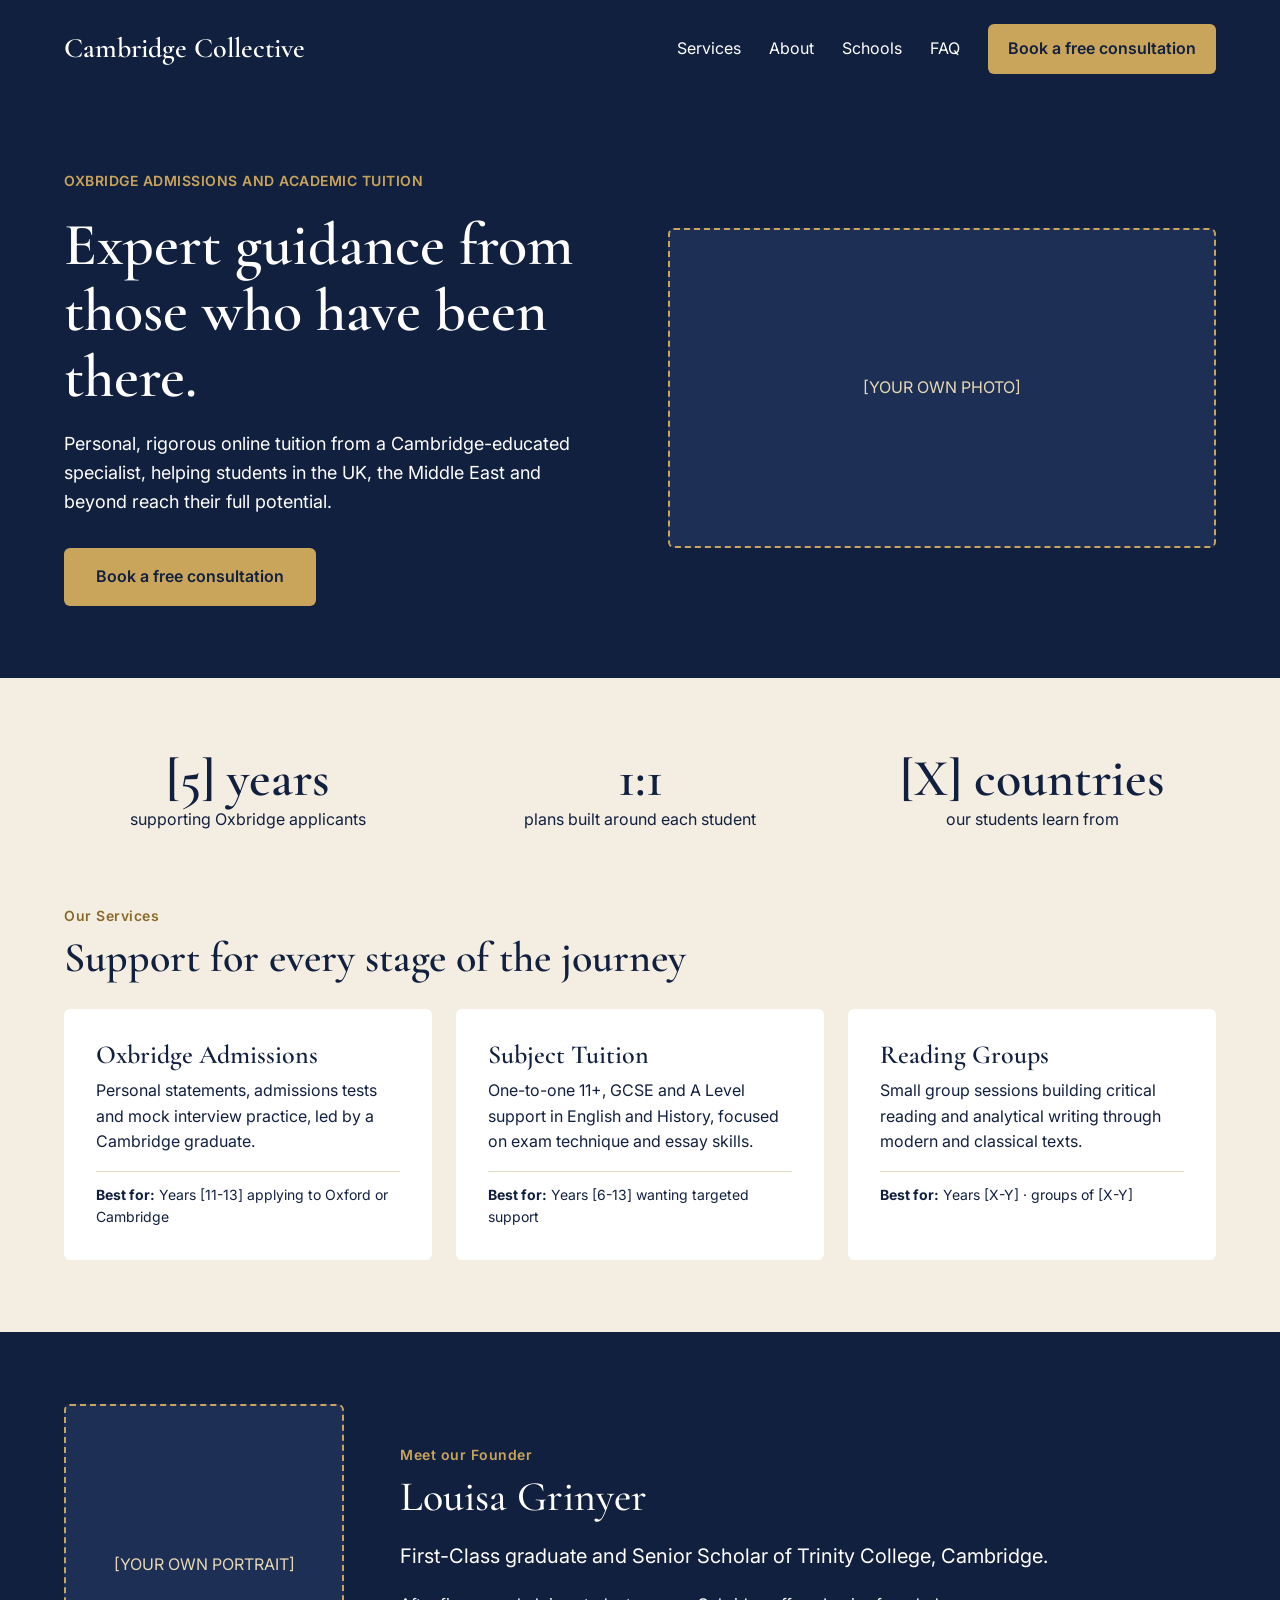
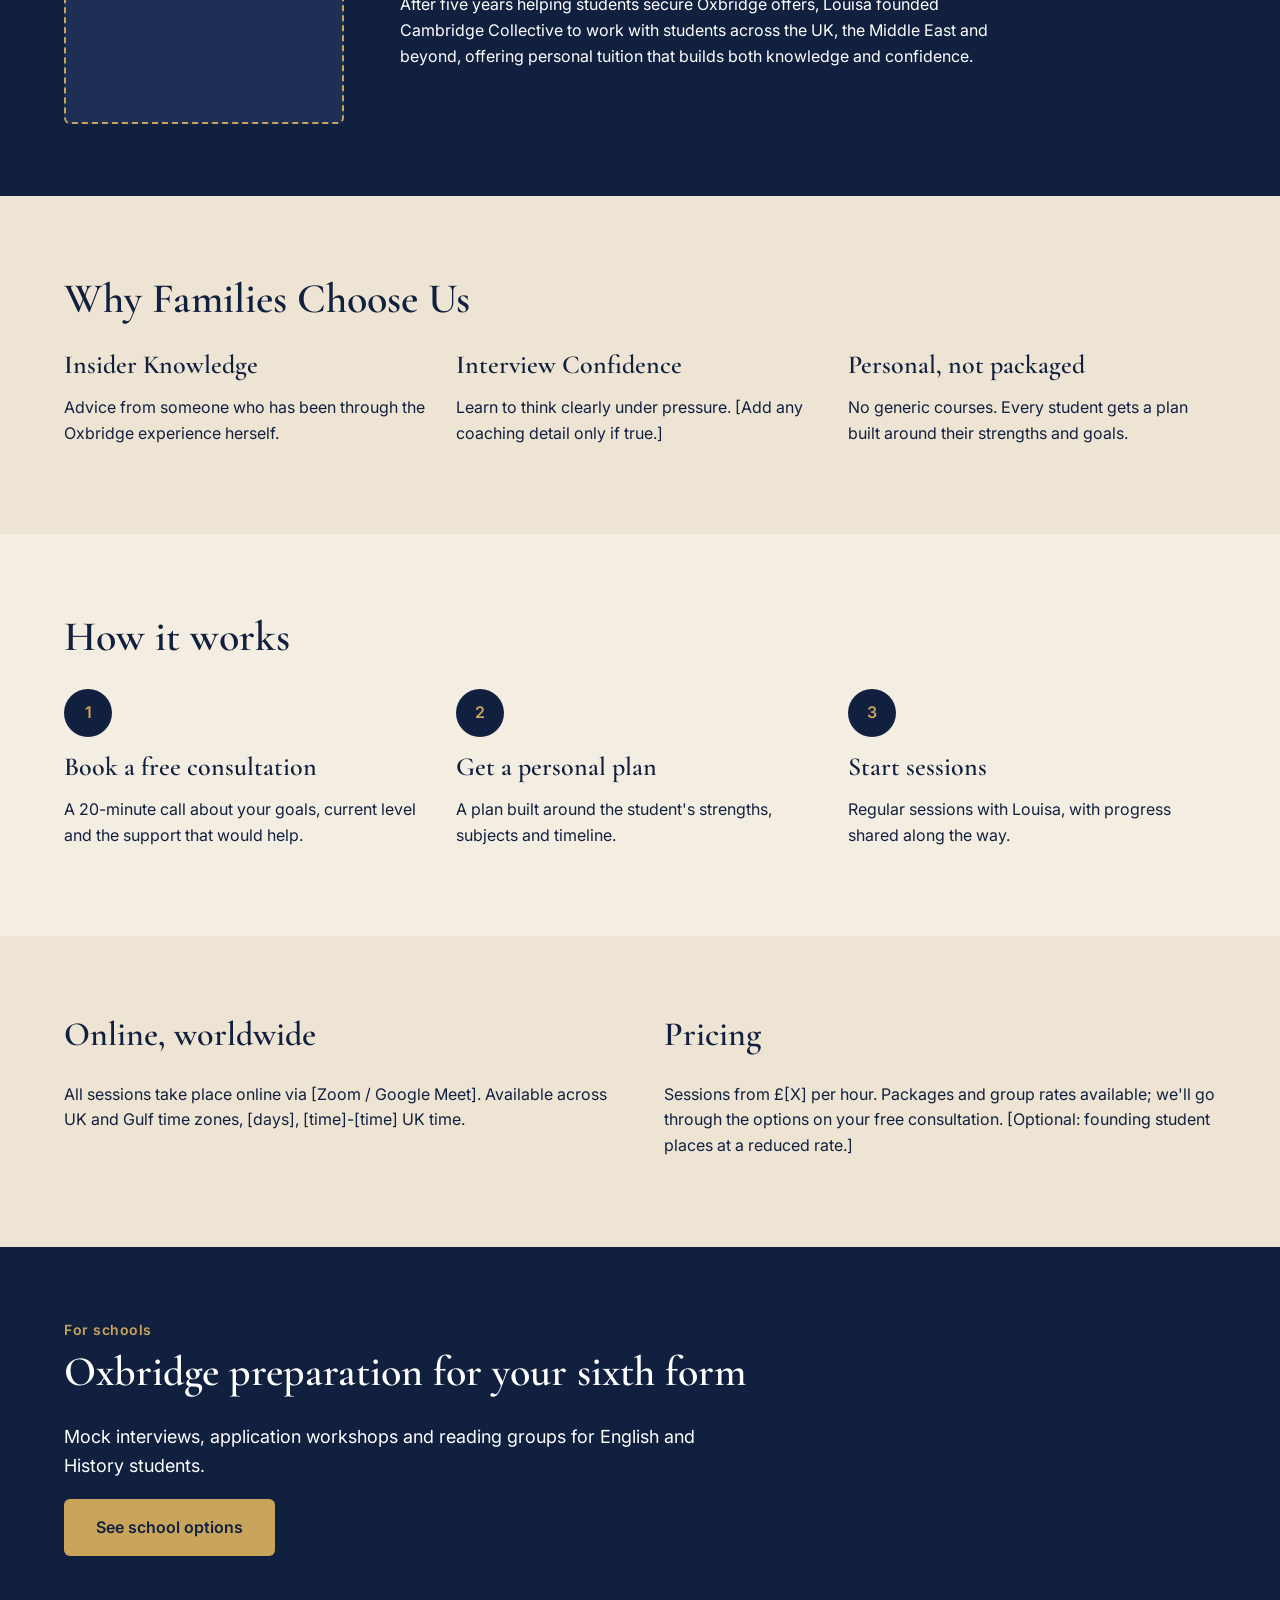
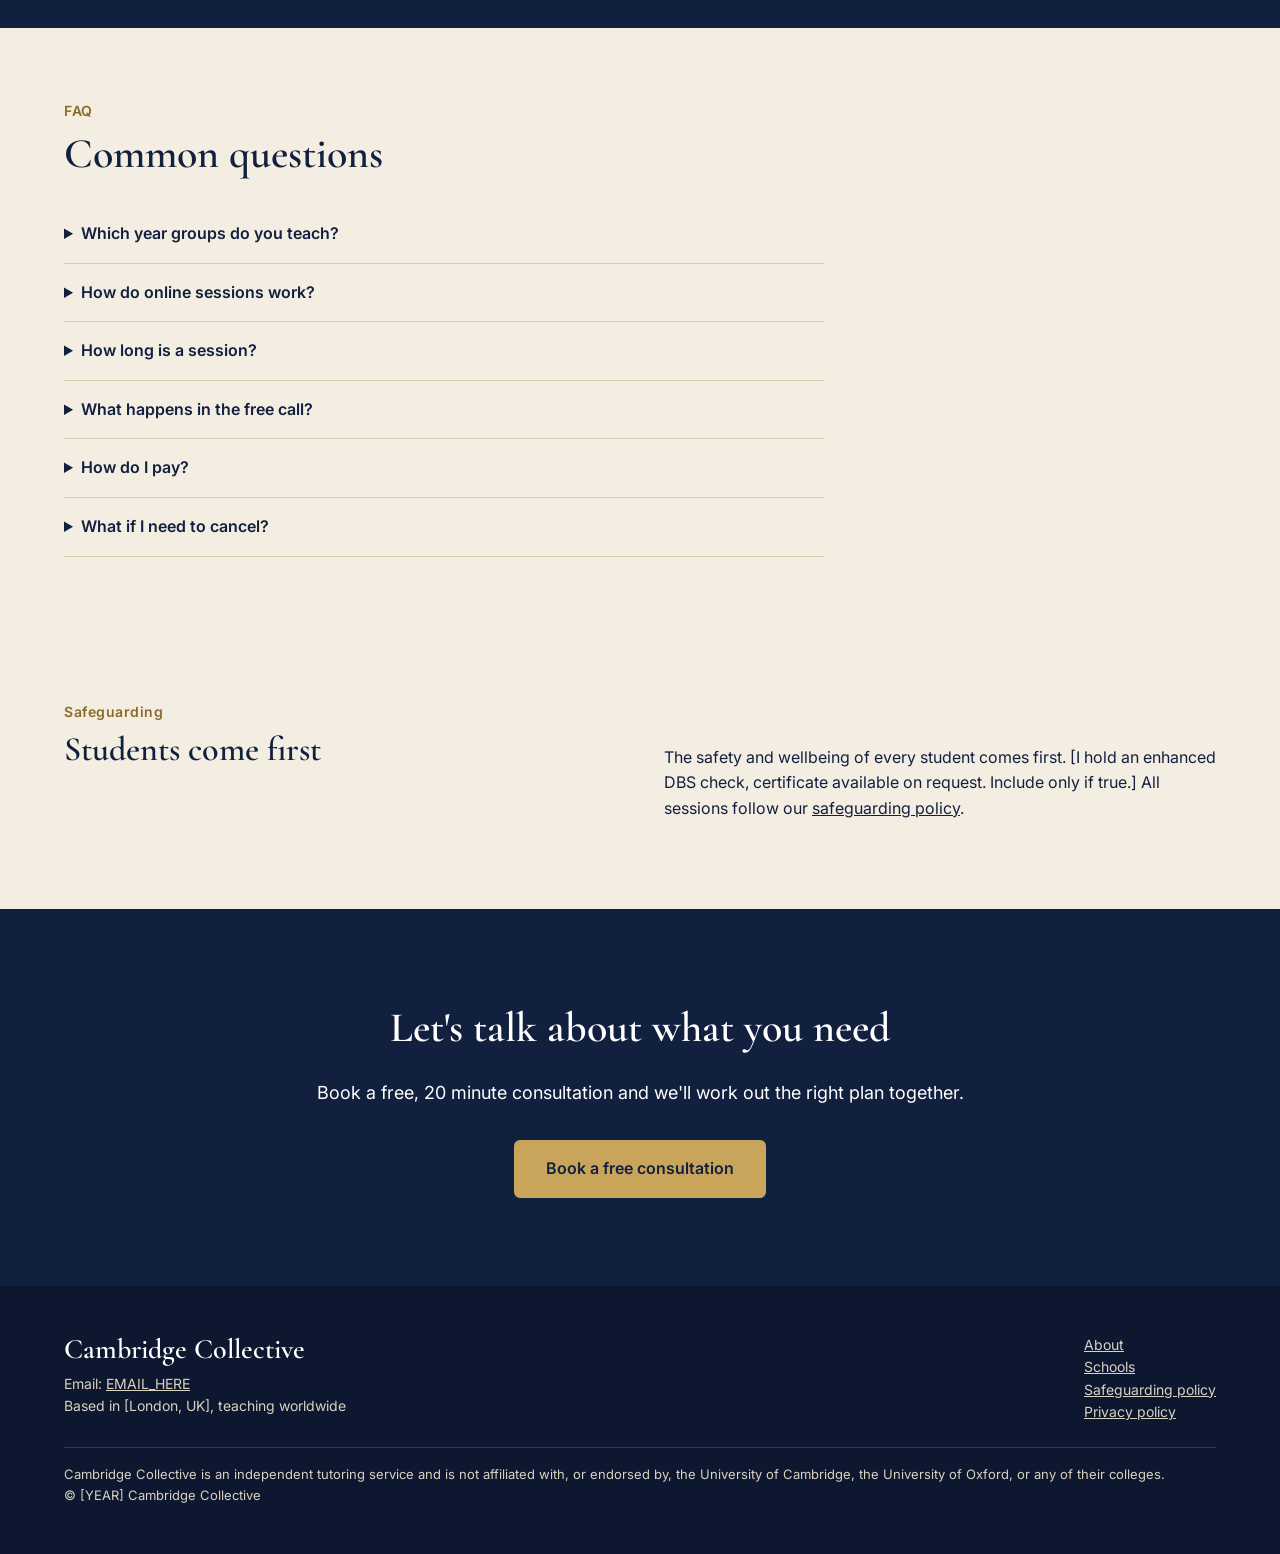
==== index.html @ 4096f25c "Import drafted site and add STATUS.md for Phase 1 Imports the static site draft from the previous ch" ====
<!doctype html>
<html lang="en-GB">
<head>
<meta charset="utf-8">
<meta name="viewport" content="width=device-width, initial-scale=1">
<title>Cambridge Collective | Oxbridge Admissions and English & History Tuition</title>
<meta name="description" content="Online Oxbridge admissions support and English and History tuition from a Cambridge-educated specialist. Book a free 20 minute consultation.">
<link rel="canonical" href="https://YOUR-USERNAME.github.io/REPO-NAME/index.html">
<meta property="og:title" content="Cambridge Collective | Oxbridge Admissions and English & History Tuition">
<meta property="og:description" content="Online Oxbridge admissions support and English and History tuition from a Cambridge-educated specialist. Book a free 20 minute consultation.">
<meta property="og:type" content="website">
<link rel="preconnect" href="https://fonts.googleapis.com">
<link rel="preconnect" href="https://fonts.gstatic.com" crossorigin>
<link rel="stylesheet" href="https://fonts.googleapis.com/css2?family=Cormorant+Garamond:wght@500;600&family=Inter:wght@400;500;600&display=swap">
<link rel="stylesheet" href="assets/styles.css">
</head>
<body>
<a class="skip" href="#main">Skip to content</a>
<header class="dark">
<a class="logo" href="index.html" style="text-decoration:none">Cambridge Collective</a>
<button class="menu-btn" aria-expanded="false" aria-controls="nav">Menu</button>
<nav class="nav" id="nav" aria-label="Main">
<a href="index.html#services">Services</a>
<a href="about.html">About</a>
<a href="schools.html">Schools</a>
<a href="index.html#faq">FAQ</a>
<a class="btn" href="BOOKING_LINK_HERE">Book a free consultation</a>
</nav>
</header>
<main id="main">
<section class="dark hero">
<div>
<div class="eyebrow">OXBRIDGE ADMISSIONS AND ACADEMIC TUITION</div>
<h1>Expert guidance from those who have been there.</h1>
<p>Personal, rigorous online tuition from a Cambridge-educated specialist, helping students in the UK, the Middle East and beyond reach their full potential.</p>
<a class="btn" href="BOOKING_LINK_HERE">Book a free consultation</a>
</div>
<!-- Replace the box below with: <img src="images/hero.jpg" alt="Describe your photo"> -->
<div class="ph">[YOUR OWN PHOTO]</div>
</section>

<section class="stats">
<div class="grid3">
<div><b>[5] years</b>supporting Oxbridge applicants</div>
<div><b>1:1</b>plans built around each student</div>
<div><b>[X] countries</b>our students learn from</div>
</div>
</section>

<section id="services" style="padding-top:0">
<div class="eyebrow">Our Services</div>
<h2>Support for every stage of the journey</h2>
<div class="grid3">
<div class="card"><h3>Oxbridge Admissions</h3><p>Personal statements, admissions tests and mock interview practice, led by a Cambridge graduate.</p><div class="best"><b>Best for:</b> Years [11-13] applying to Oxford or Cambridge</div></div>
<div class="card"><h3>Subject Tuition</h3><p>One-to-one 11+, GCSE and A Level support in English and History, focused on exam technique and essay skills.</p><div class="best"><b>Best for:</b> Years [6-13] wanting targeted support</div></div>
<div class="card"><h3>Reading Groups</h3><p>Small group sessions building critical reading and analytical writing through modern and classical texts.</p><div class="best"><b>Best for:</b> Years [X-Y] · groups of [X-Y]</div></div>
</div>
</section>

<section class="dark founder">
<!-- Replace the box below with: <img src="images/louisa.jpg" alt="Louisa Grinyer"> -->
<div class="ph">[YOUR OWN PORTRAIT]</div>
<div>
<div class="eyebrow">Meet our Founder</div>
<h2>Louisa Grinyer</h2>
<p style="font-size:20px">First-Class graduate and Senior Scholar of Trinity College, Cambridge.</p>
<p style="max-width:600px">After five years helping students secure Oxbridge offers, Louisa founded Cambridge Collective to work with students across the UK, the Middle East and beyond, offering personal tuition that builds both knowledge and confidence.</p>
</div>
</section>

<section class="alt">
<h2>Why Families Choose Us</h2>
<div class="grid3">
<div><h3>Insider Knowledge</h3><p>Advice from someone who has been through the Oxbridge experience herself.</p></div>
<div><h3>Interview Confidence</h3><p>Learn to think clearly under pressure. [Add any coaching detail only if true.]</p></div>
<div><h3>Personal, not packaged</h3><p>No generic courses. Every student gets a plan built around their strengths and goals.</p></div>
</div>
</section>

<section>
<h2>How it works</h2>
<div class="grid3">
<div><div class="step">1</div><h3>Book a free consultation</h3><p>A 20-minute call about your goals, current level and the support that would help.</p></div>
<div><div class="step">2</div><h3>Get a personal plan</h3><p>A plan built around the student's strengths, subjects and timeline.</p></div>
<div><div class="step">3</div><h3>Start sessions</h3><p>Regular sessions with Louisa, with progress shared along the way.</p></div>
</div>
</section>

<section class="alt two">
<div><h2 style="font-size:34px">Online, worldwide</h2><p>All sessions take place online via [Zoom / Google Meet]. Available across UK and Gulf time zones, [days], [time]-[time] UK time.</p></div>
<div><h2 style="font-size:34px">Pricing</h2><p>Sessions from £[X] per hour. Packages and group rates available; we'll go through the options on your free consultation. [Optional: founding student places at a reduced rate.]</p></div>
</section>

<section id="schools" class="dark">
<div class="eyebrow">For schools</div>
<h2>Oxbridge preparation for your sixth form</h2>
<p style="font-size:18px;max-width:680px;margin-top:0">Mock interviews, application workshops and reading groups for English and History students.</p>
<a class="btn" href="schools.html">See school options</a>
</section>

<section id="faq" class="faq">
<div class="eyebrow">FAQ</div>
<h2>Common questions</h2>
<details><summary>Which year groups do you teach?</summary><p>Years [6-13]. Oxbridge preparation is for Years 11 to 13.</p></details>
<details><summary>How do online sessions work?</summary><p>Sessions run on [Zoom]. You need a laptop or tablet and a quiet space. Essays are shared in a [shared document].</p></details>
<details><summary>How long is a session?</summary><p>[60 minutes.]</p></details>
<details><summary>What happens in the free call?</summary><p>We talk for 20 minutes about goals, current level and timing. There is no obligation.</p></details>
<details><summary>How do I pay?</summary><p>[Payment method and terms.]</p></details>
<details><summary>What if I need to cancel?</summary><p>[Cancellation policy, for example 24 hours notice.]</p></details>
</section>

<section class="two">
<div><div class="eyebrow">Safeguarding</div><h2 style="font-size:34px">Students come first</h2></div>
<p style="padding-top:28px">The safety and wellbeing of every student comes first. [I hold an enhanced DBS check, certificate available on request. Include only if true.] All sessions follow our <a href="safeguarding.html">safeguarding policy</a>.</p>
</section>

<section class="dark" style="text-align:center;padding-top:88px;padding-bottom:88px">
<h2>Let's talk about what you need</h2>
<p style="font-size:18px;margin:0 0 32px">Book a free, 20 minute consultation and we'll work out the right plan together.</p>
<a class="btn" href="BOOKING_LINK_HERE">Book a free consultation</a>
</section>
</main>
<footer>
<div class="fgrid">
<div><span class="logo">Cambridge Collective</span>Email: <a href="mailto:EMAIL_HERE">EMAIL_HERE</a><br>Based in [London, UK], teaching worldwide</div>
<div><a href="about.html">About</a><br><a href="schools.html">Schools</a><br><a href="safeguarding.html">Safeguarding policy</a><br><a href="privacy.html">Privacy policy</a></div>
</div>
<div class="legal">Cambridge Collective is an independent tutoring service and is not affiliated with, or endorsed by, the University of Cambridge, the University of Oxford, or any of their colleges.<br>&copy; [YEAR] Cambridge Collective</div>
</footer>
<script src="assets/js/main.js" defer></script>
</body>
</html>
---- assets/styles.css ----
:root{--navy:#12203F;--navy2:#1D2F55;--gold:#C9A55C;--gold-d:#8A6A2B;--cream:#F4EEE2;--beige:#EDE4D3}
*{box-sizing:border-box}
body{margin:0;font-family:Inter,Arial,sans-serif;color:var(--navy);background:var(--cream);line-height:1.6}
h1,h2,h3,.logo{font-family:'Cormorant Garamond',Georgia,serif;font-weight:600;line-height:1.1;margin:0}
a{color:inherit}
section,header,footer{padding:72px max(24px,calc((100% - 1152px)/2))}
.dark{background:var(--navy);color:#fff}
.alt{background:var(--beige)}
.eyebrow{color:var(--gold-d);font-weight:600;font-size:14px;letter-spacing:.5px}
.dark .eyebrow{color:var(--gold)}
.btn{display:inline-block;background:var(--gold);color:var(--navy);padding:16px 32px;border-radius:6px;font-weight:600;text-decoration:none}
.btn:hover,.btn:focus-visible{background:#E0C07F}
h2{font-size:clamp(32px,4vw,42px);margin:8px 0 28px}
h3{font-size:26px;margin:0 0 8px}
header.dark{padding-top:24px;padding-bottom:24px;display:flex;justify-content:space-between;align-items:center;gap:16px;flex-wrap:wrap}
.logo{font-size:28px}
.hero{display:grid;grid-template-columns:1fr 1fr;gap:56px;align-items:center}
.hero h1{font-size:clamp(40px,6vw,60px);margin:20px 0}
.hero p{font-size:18px;max-width:520px;margin:0 0 32px}
.ph{background:var(--navy2);border:2px dashed var(--gold);border-radius:6px;min-height:320px;display:flex;align-items:center;justify-content:center;text-align:center;padding:24px;color:#E8D9B5}
.hero img,.founder img{width:100%;border-radius:6px;display:block;object-fit:cover}
.grid3{display:grid;grid-template-columns:repeat(auto-fit,minmax(260px,1fr));gap:24px}
.stats{text-align:center}
.stats b{display:block;font-family:'Cormorant Garamond',Georgia,serif;font-size:52px;font-weight:600;line-height:1.1}
.card{background:#fff;padding:32px;border-radius:6px}
.card p{margin:0 0 16px}
.best{font-size:14px;border-top:1px solid #E5DCC8;padding-top:12px}
.dark .card{background:var(--navy2)}
.founder{display:grid;grid-template-columns:280px 1fr;gap:56px;align-items:center}
.founder h2{font-weight:500;margin-bottom:12px}
.step{width:48px;height:48px;border-radius:50%;background:var(--navy);color:var(--gold);display:flex;align-items:center;justify-content:center;font-weight:600;margin-bottom:16px}
.partner{border:1px solid var(--gold);border-radius:6px;padding:28px;margin:32px 0;max-width:760px}
.partner b{color:var(--gold)}
.two{display:grid;grid-template-columns:1fr 1fr;gap:48px}
.small{font-size:14px;margin-top:16px;color:#D9D2C0}
footer{background:#0D1830;color:#D9D2C0;font-size:14px;padding-top:48px;padding-bottom:48px}
footer .logo{color:#fff;display:block;margin-bottom:8px}
.fgrid{display:flex;justify-content:space-between;gap:32px;flex-wrap:wrap}
.legal{border-top:1px solid #2A3A5E;margin-top:24px;padding-top:16px;font-size:13px}
@media(max-width:800px){.hero,.founder,.two{grid-template-columns:1fr;gap:32px}section,header,footer{padding-top:56px;padding-bottom:56px}}

.skip{position:absolute;left:-999px}.skip:focus{left:8px;top:8px;background:#fff;padding:8px;z-index:10}
:focus-visible{outline:3px solid var(--gold);outline-offset:3px}
.h2{font-size:clamp(32px,4vw,42px);margin:8px 0 28px}
h1.h2{font-weight:600}
.nav{display:flex;gap:28px;align-items:center}
.nav a{text-decoration:none}.nav a:hover{text-decoration:underline}
.nav a.btn{padding:12px 20px;color:var(--navy)}.nav a.btn:hover{text-decoration:none}
.menu-btn{display:none;background:none;border:1px solid var(--gold);color:#fff;padding:10px 16px;border-radius:6px;font:inherit;cursor:pointer}
.faq details{border-bottom:1px solid #D8CCB2;padding:16px 0;max-width:760px}
.faq summary{font-weight:600;cursor:pointer}
.faq details p{margin:12px 0 0}
.list{padding-left:20px;max-width:680px}
@media(max-width:800px){.menu-btn{display:block}.nav{display:none;flex-direction:column;align-items:flex-start;width:100%;gap:16px}.nav.open{display:flex}}
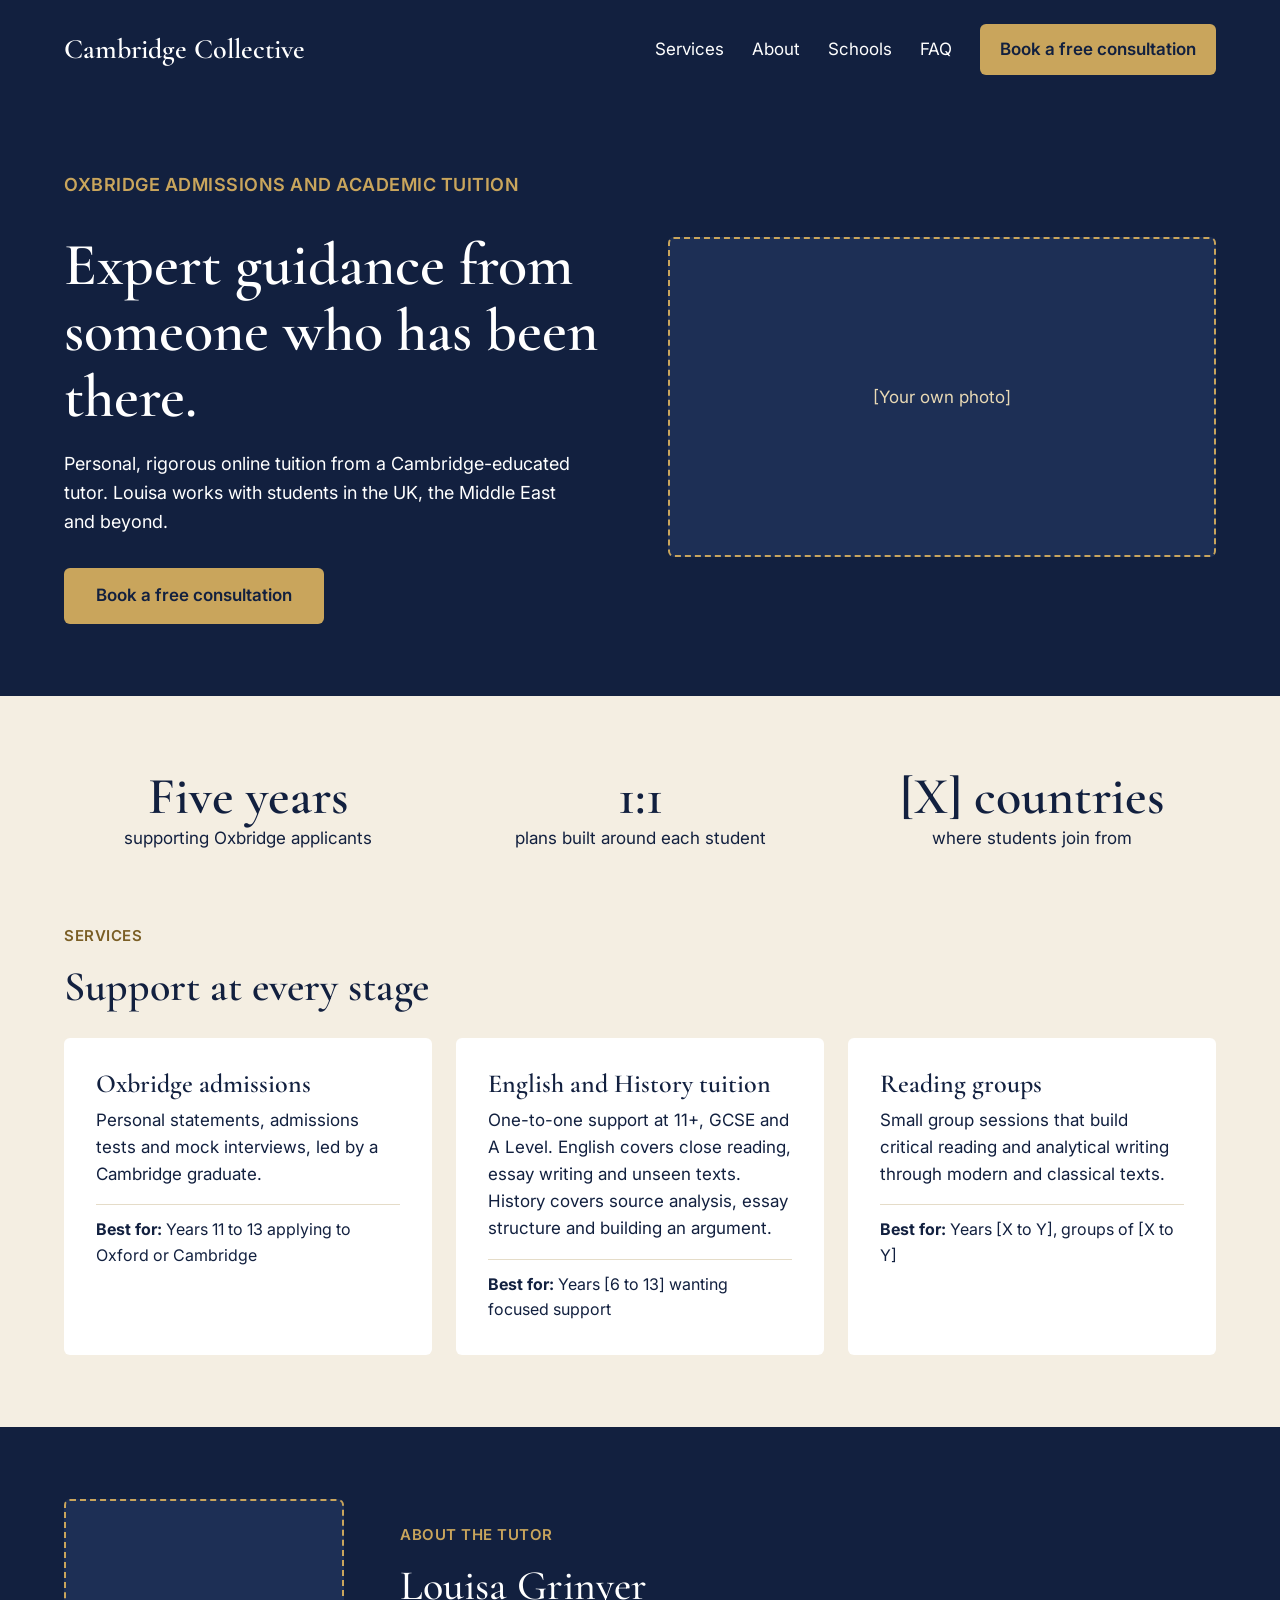
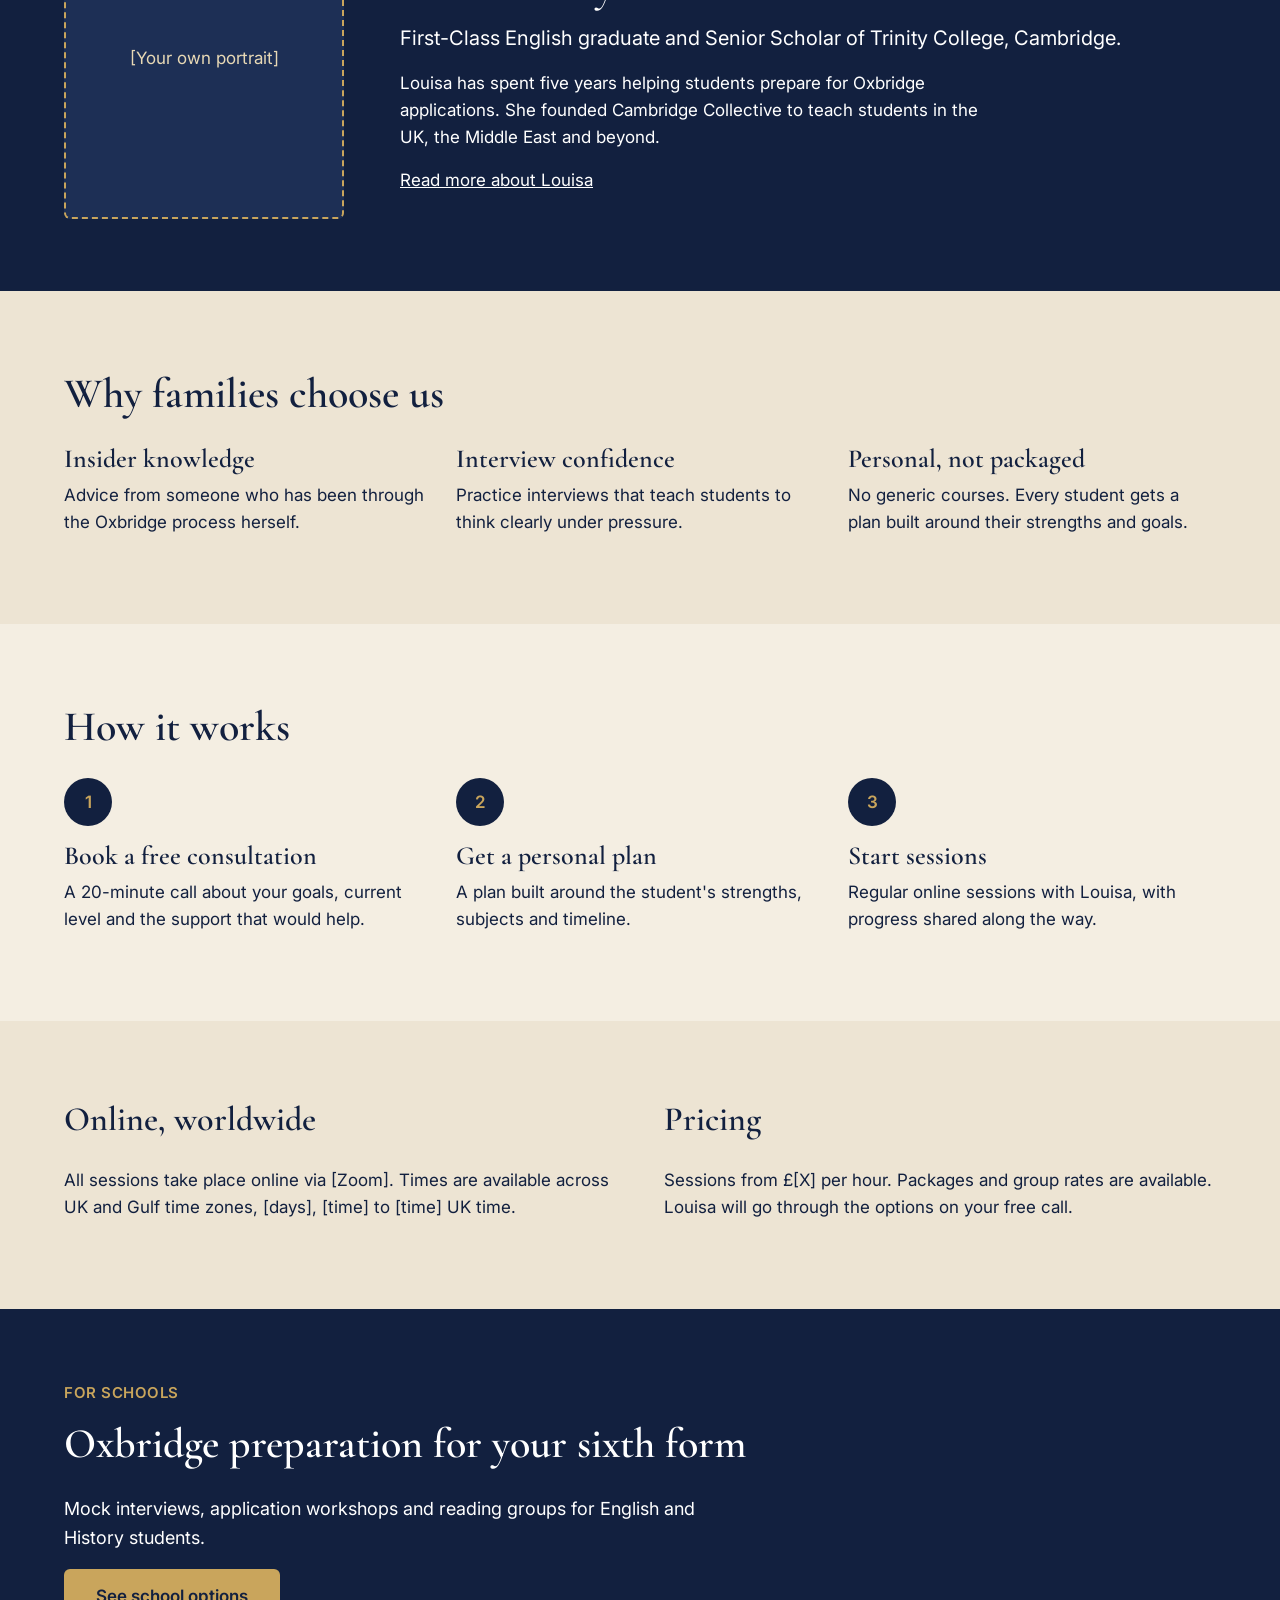
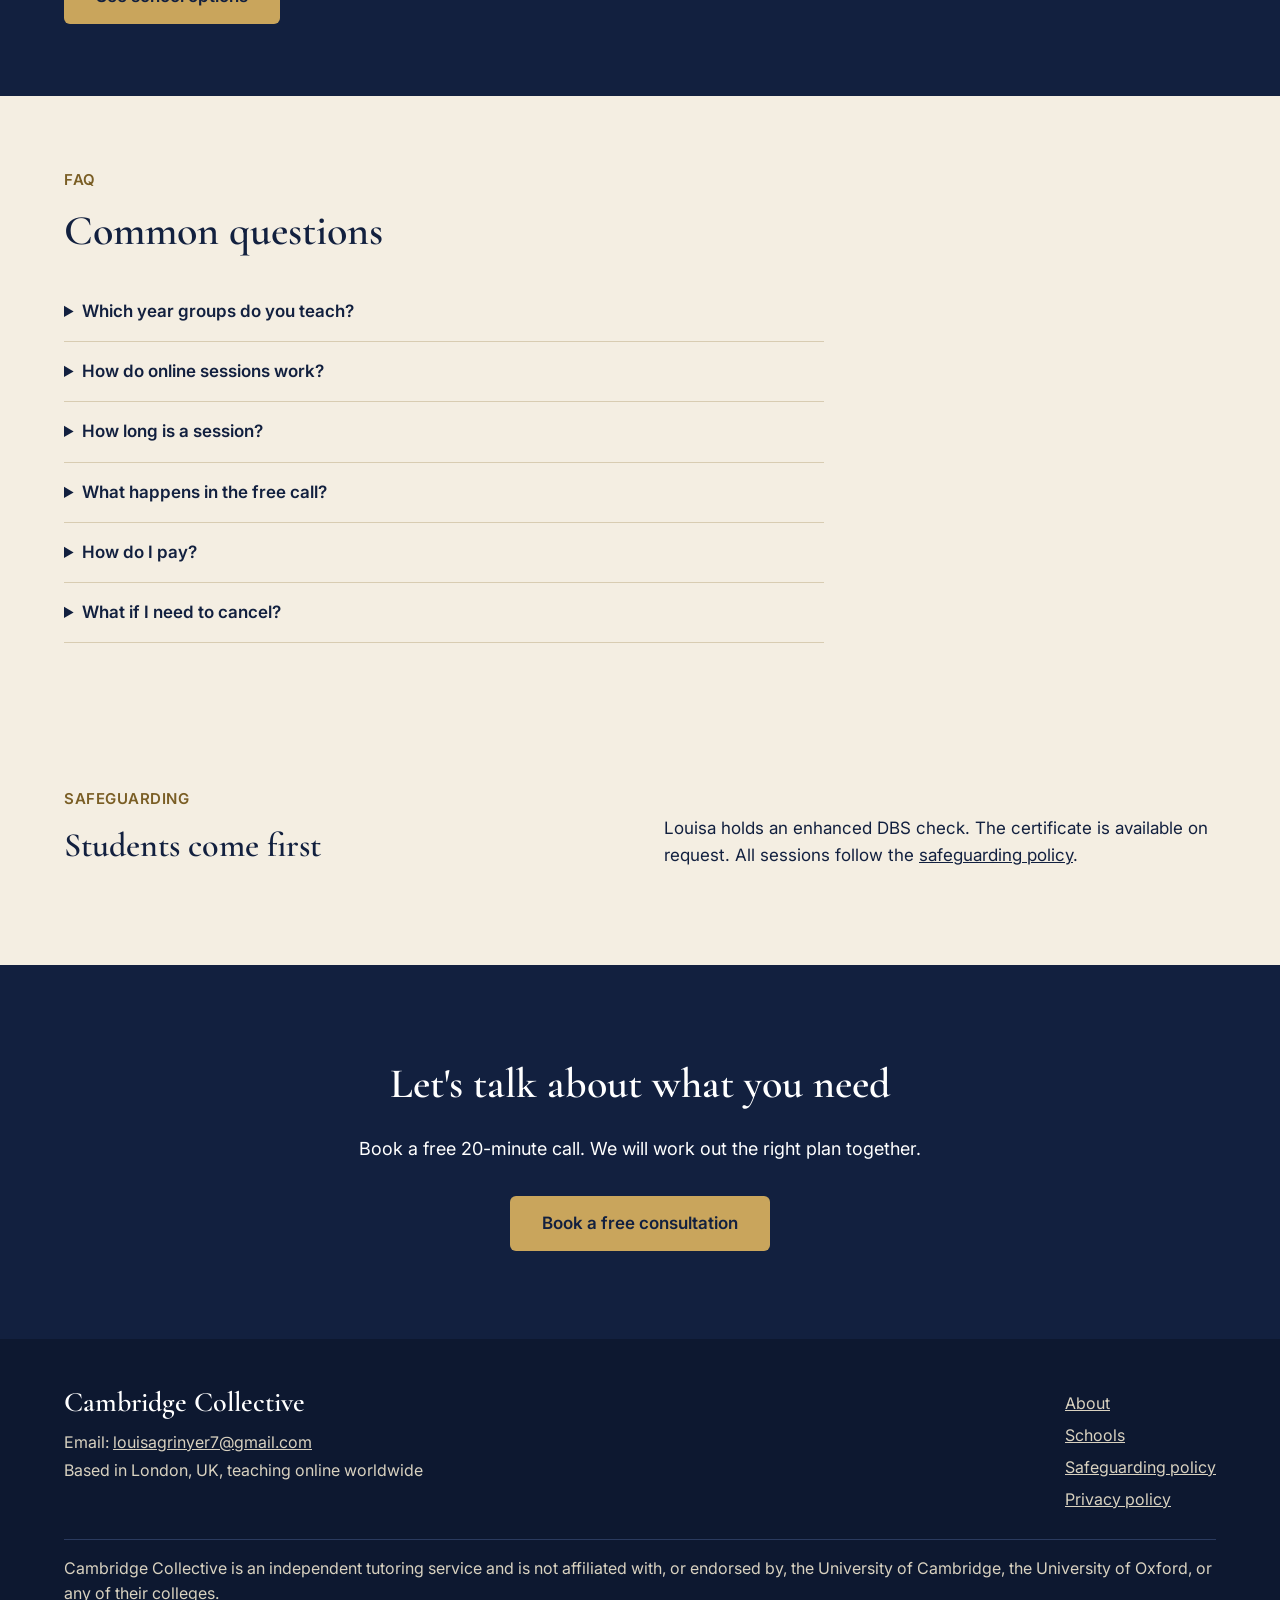
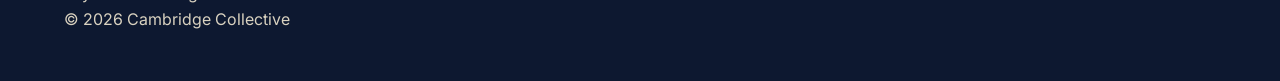
==== commit a016877a: "Review home page and stylesheet (tasks 1 to 4) Fix honesty and copy breaches on index.html: single-t" ====
--- a/index.html
+++ b/index.html
@@ -1,132 +1,228 @@
 <!doctype html>
 <html lang="en-GB">
 <head>
-<meta charset="utf-8">
-<meta name="viewport" content="width=device-width, initial-scale=1">
-<title>Cambridge Collective | Oxbridge Admissions and English & History Tuition</title>
-<meta name="description" content="Online Oxbridge admissions support and English and History tuition from a Cambridge-educated specialist. Book a free 20 minute consultation.">
-<link rel="canonical" href="https://YOUR-USERNAME.github.io/REPO-NAME/index.html">
-<meta property="og:title" content="Cambridge Collective | Oxbridge Admissions and English & History Tuition">
-<meta property="og:description" content="Online Oxbridge admissions support and English and History tuition from a Cambridge-educated specialist. Book a free 20 minute consultation.">
-<meta property="og:type" content="website">
-<link rel="preconnect" href="https://fonts.googleapis.com">
-<link rel="preconnect" href="https://fonts.gstatic.com" crossorigin>
-<link rel="stylesheet" href="https://fonts.googleapis.com/css2?family=Cormorant+Garamond:wght@500;600&family=Inter:wght@400;500;600&display=swap">
-<link rel="stylesheet" href="assets/styles.css">
+  <meta charset="utf-8">
+  <meta name="viewport" content="width=device-width, initial-scale=1">
+  <title>Cambridge Collective | Oxbridge Admissions and English and History Tuition</title>
+  <meta name="description" content="Online Oxbridge admissions support and English and History tuition from a Cambridge-educated tutor. Book a free 20-minute consultation.">
+  <link rel="canonical" href="https://sportshealing.github.io/Cambridge-Collective-/">
+  <meta property="og:title" content="Cambridge Collective | Oxbridge Admissions and English and History Tuition">
+  <meta property="og:description" content="Online Oxbridge admissions support and English and History tuition from a Cambridge-educated tutor. Book a free 20-minute consultation.">
+  <meta property="og:type" content="website">
+  <meta property="og:url" content="https://sportshealing.github.io/Cambridge-Collective-/">
+  <meta property="og:locale" content="en_GB">
+  <link rel="preconnect" href="https://fonts.googleapis.com">
+  <link rel="preconnect" href="https://fonts.gstatic.com" crossorigin>
+  <link rel="stylesheet" href="https://fonts.googleapis.com/css2?family=Cormorant+Garamond:wght@500;600&family=Inter:wght@400;500;600&display=swap">
+  <link rel="stylesheet" href="assets/styles.css">
+  <script type="application/ld+json">
+  {
+    "@context": "https://schema.org",
+    "@type": "ProfessionalService",
+    "name": "Cambridge Collective",
+    "url": "https://sportshealing.github.io/Cambridge-Collective-/",
+    "email": "louisagrinyer7@gmail.com",
+    "description": "Online Oxbridge admissions support and English and History tuition from a Cambridge-educated tutor.",
+    "founder": {
+      "@type": "Person",
+      "name": "Louisa Grinyer",
+      "alumniOf": "Trinity College, Cambridge"
+    },
+    "address": {
+      "@type": "PostalAddress",
+      "addressLocality": "London",
+      "addressCountry": "GB"
+    },
+    "areaServed": "Worldwide",
+    "knowsAbout": ["Oxbridge admissions", "English tuition", "History tuition"]
+  }
+  </script>
 </head>
 <body>
-<a class="skip" href="#main">Skip to content</a>
-<header class="dark">
-<a class="logo" href="index.html" style="text-decoration:none">Cambridge Collective</a>
-<button class="menu-btn" aria-expanded="false" aria-controls="nav">Menu</button>
-<nav class="nav" id="nav" aria-label="Main">
-<a href="index.html#services">Services</a>
-<a href="about.html">About</a>
-<a href="schools.html">Schools</a>
-<a href="index.html#faq">FAQ</a>
-<a class="btn" href="BOOKING_LINK_HERE">Book a free consultation</a>
-</nav>
-</header>
-<main id="main">
-<section class="dark hero">
-<div>
-<div class="eyebrow">OXBRIDGE ADMISSIONS AND ACADEMIC TUITION</div>
-<h1>Expert guidance from those who have been there.</h1>
-<p>Personal, rigorous online tuition from a Cambridge-educated specialist, helping students in the UK, the Middle East and beyond reach their full potential.</p>
-<a class="btn" href="BOOKING_LINK_HERE">Book a free consultation</a>
-</div>
-<!-- Replace the box below with: <img src="images/hero.jpg" alt="Describe your photo"> -->
-<div class="ph">[YOUR OWN PHOTO]</div>
-</section>
-
-<section class="stats">
-<div class="grid3">
-<div><b>[5] years</b>supporting Oxbridge applicants</div>
-<div><b>1:1</b>plans built around each student</div>
-<div><b>[X] countries</b>our students learn from</div>
-</div>
-</section>
-
-<section id="services" style="padding-top:0">
-<div class="eyebrow">Our Services</div>
-<h2>Support for every stage of the journey</h2>
-<div class="grid3">
-<div class="card"><h3>Oxbridge Admissions</h3><p>Personal statements, admissions tests and mock interview practice, led by a Cambridge graduate.</p><div class="best"><b>Best for:</b> Years [11-13] applying to Oxford or Cambridge</div></div>
-<div class="card"><h3>Subject Tuition</h3><p>One-to-one 11+, GCSE and A Level support in English and History, focused on exam technique and essay skills.</p><div class="best"><b>Best for:</b> Years [6-13] wanting targeted support</div></div>
-<div class="card"><h3>Reading Groups</h3><p>Small group sessions building critical reading and analytical writing through modern and classical texts.</p><div class="best"><b>Best for:</b> Years [X-Y] · groups of [X-Y]</div></div>
-</div>
-</section>
-
-<section class="dark founder">
-<!-- Replace the box below with: <img src="images/louisa.jpg" alt="Louisa Grinyer"> -->
-<div class="ph">[YOUR OWN PORTRAIT]</div>
-<div>
-<div class="eyebrow">Meet our Founder</div>
-<h2>Louisa Grinyer</h2>
-<p style="font-size:20px">First-Class graduate and Senior Scholar of Trinity College, Cambridge.</p>
-<p style="max-width:600px">After five years helping students secure Oxbridge offers, Louisa founded Cambridge Collective to work with students across the UK, the Middle East and beyond, offering personal tuition that builds both knowledge and confidence.</p>
-</div>
-</section>
-
-<section class="alt">
-<h2>Why Families Choose Us</h2>
-<div class="grid3">
-<div><h3>Insider Knowledge</h3><p>Advice from someone who has been through the Oxbridge experience herself.</p></div>
-<div><h3>Interview Confidence</h3><p>Learn to think clearly under pressure. [Add any coaching detail only if true.]</p></div>
-<div><h3>Personal, not packaged</h3><p>No generic courses. Every student gets a plan built around their strengths and goals.</p></div>
-</div>
-</section>
-
-<section>
-<h2>How it works</h2>
-<div class="grid3">
-<div><div class="step">1</div><h3>Book a free consultation</h3><p>A 20-minute call about your goals, current level and the support that would help.</p></div>
-<div><div class="step">2</div><h3>Get a personal plan</h3><p>A plan built around the student's strengths, subjects and timeline.</p></div>
-<div><div class="step">3</div><h3>Start sessions</h3><p>Regular sessions with Louisa, with progress shared along the way.</p></div>
-</div>
-</section>
-
-<section class="alt two">
-<div><h2 style="font-size:34px">Online, worldwide</h2><p>All sessions take place online via [Zoom / Google Meet]. Available across UK and Gulf time zones, [days], [time]-[time] UK time.</p></div>
-<div><h2 style="font-size:34px">Pricing</h2><p>Sessions from £[X] per hour. Packages and group rates available; we'll go through the options on your free consultation. [Optional: founding student places at a reduced rate.]</p></div>
-</section>
-
-<section id="schools" class="dark">
-<div class="eyebrow">For schools</div>
-<h2>Oxbridge preparation for your sixth form</h2>
-<p style="font-size:18px;max-width:680px;margin-top:0">Mock interviews, application workshops and reading groups for English and History students.</p>
-<a class="btn" href="schools.html">See school options</a>
-</section>
-
-<section id="faq" class="faq">
-<div class="eyebrow">FAQ</div>
-<h2>Common questions</h2>
-<details><summary>Which year groups do you teach?</summary><p>Years [6-13]. Oxbridge preparation is for Years 11 to 13.</p></details>
-<details><summary>How do online sessions work?</summary><p>Sessions run on [Zoom]. You need a laptop or tablet and a quiet space. Essays are shared in a [shared document].</p></details>
-<details><summary>How long is a session?</summary><p>[60 minutes.]</p></details>
-<details><summary>What happens in the free call?</summary><p>We talk for 20 minutes about goals, current level and timing. There is no obligation.</p></details>
-<details><summary>How do I pay?</summary><p>[Payment method and terms.]</p></details>
-<details><summary>What if I need to cancel?</summary><p>[Cancellation policy, for example 24 hours notice.]</p></details>
-</section>
-
-<section class="two">
-<div><div class="eyebrow">Safeguarding</div><h2 style="font-size:34px">Students come first</h2></div>
-<p style="padding-top:28px">The safety and wellbeing of every student comes first. [I hold an enhanced DBS check, certificate available on request. Include only if true.] All sessions follow our <a href="safeguarding.html">safeguarding policy</a>.</p>
-</section>
-
-<section class="dark" style="text-align:center;padding-top:88px;padding-bottom:88px">
-<h2>Let's talk about what you need</h2>
-<p style="font-size:18px;margin:0 0 32px">Book a free, 20 minute consultation and we'll work out the right plan together.</p>
-<a class="btn" href="BOOKING_LINK_HERE">Book a free consultation</a>
-</section>
-</main>
-<footer>
-<div class="fgrid">
-<div><span class="logo">Cambridge Collective</span>Email: <a href="mailto:EMAIL_HERE">EMAIL_HERE</a><br>Based in [London, UK], teaching worldwide</div>
-<div><a href="about.html">About</a><br><a href="schools.html">Schools</a><br><a href="safeguarding.html">Safeguarding policy</a><br><a href="privacy.html">Privacy policy</a></div>
-</div>
-<div class="legal">Cambridge Collective is an independent tutoring service and is not affiliated with, or endorsed by, the University of Cambridge, the University of Oxford, or any of their colleges.<br>&copy; [YEAR] Cambridge Collective</div>
-</footer>
-<script src="assets/js/main.js" defer></script>
+  <a class="skip" href="#main">Skip to content</a>
+  <header class="dark">
+    <a class="logo" href="index.html">Cambridge Collective</a>
+    <button class="menu-btn" aria-expanded="false" aria-controls="nav">Menu</button>
+    <nav class="nav" id="nav" aria-label="Main">
+      <a href="index.html#services">Services</a>
+      <a href="about.html">About</a>
+      <a href="schools.html">Schools</a>
+      <a href="index.html#faq">FAQ</a>
+      <a class="btn" href="mailto:louisagrinyer7@gmail.com?subject=Free%20consultation%20request">Book a free consultation</a>
+    </nav>
+  </header>
+  <main id="main">
+    <section class="dark hero">
+      <div>
+        <p class="eyebrow">Oxbridge admissions and academic tuition</p>
+        <h1>Expert guidance from someone who has been there.</h1>
+        <p>Personal, rigorous online tuition from a Cambridge-educated tutor. Louisa works with students in the UK, the Middle East and beyond.</p>
+        <a class="btn" href="mailto:louisagrinyer7@gmail.com?subject=Free%20consultation%20request">Book a free consultation</a>
+      </div>
+      <!-- Replace the box below with your own photo, for example:
+           <img src="assets/img/hero.webp" alt="Describe the photo" width="560" height="420"> -->
+      <div class="ph">[Your own photo]</div>
+    </section>
+
+    <section class="stats">
+      <div class="grid3">
+        <div><b>Five years</b>supporting Oxbridge applicants</div>
+        <div><b>1:1</b>plans built around each student</div>
+        <div><b>[X] countries</b>where students join from</div>
+      </div>
+    </section>
+
+    <section id="services" class="tight">
+      <p class="eyebrow">Services</p>
+      <h2>Support at every stage</h2>
+      <div class="grid3">
+        <div class="card">
+          <h3>Oxbridge admissions</h3>
+          <p>Personal statements, admissions tests and mock interviews, led by a Cambridge graduate.</p>
+          <div class="best"><b>Best for:</b> Years 11 to 13 applying to Oxford or Cambridge</div>
+        </div>
+        <div class="card">
+          <h3>English and History tuition</h3>
+          <p>One-to-one support at 11+, GCSE and A Level. English covers close reading, essay writing and unseen texts. History covers source analysis, essay structure and building an argument.</p>
+          <div class="best"><b>Best for:</b> Years [6 to 13] wanting focused support</div>
+        </div>
+        <div class="card">
+          <h3>Reading groups</h3>
+          <p>Small group sessions that build critical reading and analytical writing through modern and classical texts.</p>
+          <div class="best"><b>Best for:</b> Years [X to Y], groups of [X to Y]</div>
+        </div>
+      </div>
+    </section>
+
+    <section class="dark founder">
+      <!-- Replace the box below with your own portrait, for example:
+           <img src="assets/img/louisa.webp" alt="Louisa Grinyer" width="280" height="350"> -->
+      <div class="ph">[Your own portrait]</div>
+      <div>
+        <p class="eyebrow">About the tutor</p>
+        <h2>Louisa Grinyer</h2>
+        <p class="lead">First-Class English graduate and Senior Scholar of Trinity College, Cambridge.</p>
+        <p class="measure">Louisa has spent five years helping students prepare for Oxbridge applications. She founded Cambridge Collective to teach students in the UK, the Middle East and beyond.</p>
+        <a href="about.html">Read more about Louisa</a>
+      </div>
+    </section>
+
+    <section class="alt">
+      <h2>Why families choose us</h2>
+      <div class="grid3">
+        <div>
+          <h3>Insider knowledge</h3>
+          <p>Advice from someone who has been through the Oxbridge process herself.</p>
+        </div>
+        <div>
+          <h3>Interview confidence</h3>
+          <p>Practice interviews that teach students to think clearly under pressure.</p>
+        </div>
+        <div>
+          <h3>Personal, not packaged</h3>
+          <p>No generic courses. Every student gets a plan built around their strengths and goals.</p>
+        </div>
+      </div>
+    </section>
+
+    <section>
+      <h2>How it works</h2>
+      <div class="grid3">
+        <div>
+          <div class="step" aria-hidden="true">1</div>
+          <h3>Book a free consultation</h3>
+          <p>A 20-minute call about your goals, current level and the support that would help.</p>
+        </div>
+        <div>
+          <div class="step" aria-hidden="true">2</div>
+          <h3>Get a personal plan</h3>
+          <p>A plan built around the student's strengths, subjects and timeline.</p>
+        </div>
+        <div>
+          <div class="step" aria-hidden="true">3</div>
+          <h3>Start sessions</h3>
+          <p>Regular online sessions with Louisa, with progress shared along the way.</p>
+        </div>
+      </div>
+    </section>
+
+    <section class="alt two">
+      <div>
+        <h2>Online, worldwide</h2>
+        <p>All sessions take place online via [Zoom]. Times are available across UK and Gulf time zones, [days], [time] to [time] UK time.</p>
+      </div>
+      <div>
+        <h2>Pricing</h2>
+        <p>Sessions from £[X] per hour. Packages and group rates are available. Louisa will go through the options on your free call.</p>
+      </div>
+    </section>
+
+    <section id="schools" class="dark">
+      <p class="eyebrow">For schools</p>
+      <h2>Oxbridge preparation for your sixth form</h2>
+      <p class="intro">Mock interviews, application workshops and reading groups for English and History students.</p>
+      <a class="btn" href="schools.html">See school options</a>
+    </section>
+
+    <section id="faq" class="faq">
+      <p class="eyebrow">FAQ</p>
+      <h2>Common questions</h2>
+      <details>
+        <summary>Which year groups do you teach?</summary>
+        <p>Years [6 to 13]. Oxbridge preparation is for Years 11 to 13.</p>
+      </details>
+      <details>
+        <summary>How do online sessions work?</summary>
+        <p>Sessions run on [Zoom]. You need a laptop or tablet and a quiet space. Essays are shared in a [shared document] before each session.</p>
+      </details>
+      <details>
+        <summary>How long is a session?</summary>
+        <p>[60 minutes.]</p>
+      </details>
+      <details>
+        <summary>What happens in the free call?</summary>
+        <p>We talk for 20 minutes about goals, current level and timing. There is no obligation to book.</p>
+      </details>
+      <details>
+        <summary>How do I pay?</summary>
+        <p>[Payment method and terms, for example bank transfer, invoiced in advance.]</p>
+      </details>
+      <details>
+        <summary>What if I need to cancel?</summary>
+        <p>[Cancellation policy, for example 24 hours' notice.]</p>
+      </details>
+    </section>
+
+    <section class="two">
+      <div>
+        <p class="eyebrow">Safeguarding</p>
+        <h2>Students come first</h2>
+      </div>
+      <p class="pad">Louisa holds an enhanced DBS check. The certificate is available on request. All sessions follow the <a href="safeguarding.html">safeguarding policy</a>.</p>
+    </section>
+
+    <section class="dark cta">
+      <h2>Let's talk about what you need</h2>
+      <p>Book a free 20-minute call. We will work out the right plan together.</p>
+      <a class="btn" href="mailto:louisagrinyer7@gmail.com?subject=Free%20consultation%20request">Book a free consultation</a>
+    </section>
+  </main>
+  <footer>
+    <div class="fgrid">
+      <div>
+        <span class="logo">Cambridge Collective</span>
+        Email: <a href="mailto:louisagrinyer7@gmail.com">louisagrinyer7@gmail.com</a><br>
+        Based in London, UK, teaching online worldwide
+      </div>
+      <div>
+        <a href="about.html">About</a><br>
+        <a href="schools.html">Schools</a><br>
+        <a href="safeguarding.html">Safeguarding policy</a><br>
+        <a href="privacy.html">Privacy policy</a>
+      </div>
+    </div>
+    <div class="legal">Cambridge Collective is an independent tutoring service and is not affiliated with, or endorsed by, the University of Cambridge, the University of Oxford, or any of their colleges.<br>&copy; 2026 Cambridge Collective</div>
+  </footer>
+  <script src="assets/js/main.js" defer></script>
 </body>
 </html>
--- a/assets/styles.css
+++ b/assets/styles.css
@@ -1,54 +1,227 @@
-:root{--navy:#12203F;--navy2:#1D2F55;--gold:#C9A55C;--gold-d:#8A6A2B;--cream:#F4EEE2;--beige:#EDE4D3}
-*{box-sizing:border-box}
-body{margin:0;font-family:Inter,Arial,sans-serif;color:var(--navy);background:var(--cream);line-height:1.6}
-h1,h2,h3,.logo{font-family:'Cormorant Garamond',Georgia,serif;font-weight:600;line-height:1.1;margin:0}
-a{color:inherit}
-section,header,footer{padding:72px max(24px,calc((100% - 1152px)/2))}
-.dark{background:var(--navy);color:#fff}
-.alt{background:var(--beige)}
-.eyebrow{color:var(--gold-d);font-weight:600;font-size:14px;letter-spacing:.5px}
-.dark .eyebrow{color:var(--gold)}
-.btn{display:inline-block;background:var(--gold);color:var(--navy);padding:16px 32px;border-radius:6px;font-weight:600;text-decoration:none}
-.btn:hover,.btn:focus-visible{background:#E0C07F}
-h2{font-size:clamp(32px,4vw,42px);margin:8px 0 28px}
-h3{font-size:26px;margin:0 0 8px}
-header.dark{padding-top:24px;padding-bottom:24px;display:flex;justify-content:space-between;align-items:center;gap:16px;flex-wrap:wrap}
-.logo{font-size:28px}
-.hero{display:grid;grid-template-columns:1fr 1fr;gap:56px;align-items:center}
-.hero h1{font-size:clamp(40px,6vw,60px);margin:20px 0}
-.hero p{font-size:18px;max-width:520px;margin:0 0 32px}
-.ph{background:var(--navy2);border:2px dashed var(--gold);border-radius:6px;min-height:320px;display:flex;align-items:center;justify-content:center;text-align:center;padding:24px;color:#E8D9B5}
-.hero img,.founder img{width:100%;border-radius:6px;display:block;object-fit:cover}
-.grid3{display:grid;grid-template-columns:repeat(auto-fit,minmax(260px,1fr));gap:24px}
-.stats{text-align:center}
-.stats b{display:block;font-family:'Cormorant Garamond',Georgia,serif;font-size:52px;font-weight:600;line-height:1.1}
-.card{background:#fff;padding:32px;border-radius:6px}
-.card p{margin:0 0 16px}
-.best{font-size:14px;border-top:1px solid #E5DCC8;padding-top:12px}
-.dark .card{background:var(--navy2)}
-.founder{display:grid;grid-template-columns:280px 1fr;gap:56px;align-items:center}
-.founder h2{font-weight:500;margin-bottom:12px}
-.step{width:48px;height:48px;border-radius:50%;background:var(--navy);color:var(--gold);display:flex;align-items:center;justify-content:center;font-weight:600;margin-bottom:16px}
-.partner{border:1px solid var(--gold);border-radius:6px;padding:28px;margin:32px 0;max-width:760px}
-.partner b{color:var(--gold)}
-.two{display:grid;grid-template-columns:1fr 1fr;gap:48px}
-.small{font-size:14px;margin-top:16px;color:#D9D2C0}
-footer{background:#0D1830;color:#D9D2C0;font-size:14px;padding-top:48px;padding-bottom:48px}
-footer .logo{color:#fff;display:block;margin-bottom:8px}
-.fgrid{display:flex;justify-content:space-between;gap:32px;flex-wrap:wrap}
-.legal{border-top:1px solid #2A3A5E;margin-top:24px;padding-top:16px;font-size:13px}
-@media(max-width:800px){.hero,.founder,.two{grid-template-columns:1fr;gap:32px}section,header,footer{padding-top:56px;padding-bottom:56px}}
-
-.skip{position:absolute;left:-999px}.skip:focus{left:8px;top:8px;background:#fff;padding:8px;z-index:10}
-:focus-visible{outline:3px solid var(--gold);outline-offset:3px}
-.h2{font-size:clamp(32px,4vw,42px);margin:8px 0 28px}
-h1.h2{font-weight:600}
-.nav{display:flex;gap:28px;align-items:center}
-.nav a{text-decoration:none}.nav a:hover{text-decoration:underline}
-.nav a.btn{padding:12px 20px;color:var(--navy)}.nav a.btn:hover{text-decoration:none}
-.menu-btn{display:none;background:none;border:1px solid var(--gold);color:#fff;padding:10px 16px;border-radius:6px;font:inherit;cursor:pointer}
-.faq details{border-bottom:1px solid #D8CCB2;padding:16px 0;max-width:760px}
-.faq summary{font-weight:600;cursor:pointer}
-.faq details p{margin:12px 0 0}
-.list{padding-left:20px;max-width:680px}
-@media(max-width:800px){.menu-btn{display:block}.nav{display:none;flex-direction:column;align-items:flex-start;width:100%;gap:16px}.nav.open{display:flex}}
+/* Cambridge Collective: shared styles. Tokens from CLAUDE.md section 6. */
+:root {
+  --navy: #12203F;
+  --navy2: #1D2F55;
+  --gold: #C9A55C;
+  --gold-d: #7A5E25; /* small gold text on cream or beige, passes 4.5:1 */
+  --cream: #F4EEE2;
+  --beige: #EDE4D3;
+  --footer: #0D1830;
+  --footer-text: #D9D2C0;
+}
+
+* { box-sizing: border-box; }
+
+body {
+  margin: 0;
+  font-family: Inter, Arial, sans-serif;
+  font-size: 17px;
+  line-height: 1.6;
+  color: var(--navy);
+  background: var(--cream);
+}
+
+h1, h2, h3, .logo {
+  font-family: 'Cormorant Garamond', Georgia, serif;
+  font-weight: 600;
+  line-height: 1.1;
+  margin: 0;
+}
+
+a { color: inherit; }
+p { margin: 0 0 16px; }
+ul { margin: 0 0 16px; }
+
+/* Bands */
+section, header, footer {
+  padding: 72px max(24px, calc((100% - 1152px) / 2));
+}
+.dark { background: var(--navy); color: #fff; }
+.alt { background: var(--beige); }
+.tight { padding-top: 0; }
+
+/* Type */
+.eyebrow {
+  color: var(--gold-d);
+  font-weight: 600;
+  font-size: 15px;
+  letter-spacing: 0.5px;
+  text-transform: uppercase;
+}
+.dark .eyebrow { color: var(--gold); }
+h2, .h2 { font-size: clamp(32px, 4vw, 42px); margin: 8px 0 28px; }
+h1.h2 { font-weight: 600; }
+h3 { font-size: 26px; margin: 0 0 8px; }
+.two h2 { font-size: 34px; }
+.lead { font-size: 20px; }
+.intro { font-size: 18px; max-width: 680px; margin-top: 0; }
+.measure { max-width: 680px; }
+.list { padding-left: 20px; max-width: 680px; }
+.small { font-size: 16px; margin-top: 16px; color: var(--footer-text); }
+.review { border-left: 4px solid var(--gold); padding: 8px 16px; background: var(--beige); max-width: 680px; }
+.notice {
+  border: 1px solid var(--gold);
+  background: var(--beige);
+  padding: 16px 20px;
+  max-width: 680px;
+  margin: 0 0 32px;
+}
+.policy h2 { font-size: 30px; margin: 40px 0 12px; }
+.policy p, .policy ul { max-width: 680px; }
+
+/* Buttons */
+.btn {
+  display: inline-block;
+  background: var(--gold);
+  color: var(--navy);
+  padding: 14px 32px;
+  min-height: 48px;
+  border-radius: 6px;
+  font-weight: 600;
+  text-decoration: none;
+}
+.btn:hover, .btn:focus-visible { background: #E0C07F; }
+.btn-alt {
+  background: var(--navy);
+  color: #fff;
+}
+.btn-alt:hover, .btn-alt:focus-visible { background: var(--navy2); }
+
+/* Header and navigation */
+header.dark {
+  padding-top: 24px;
+  padding-bottom: 24px;
+  display: flex;
+  justify-content: space-between;
+  align-items: center;
+  gap: 16px;
+  flex-wrap: wrap;
+}
+.logo { font-size: 28px; text-decoration: none; }
+.nav { display: flex; gap: 28px; align-items: center; }
+.nav a { text-decoration: none; padding: 4px 0; }
+.nav a:hover { text-decoration: underline; }
+.nav a.btn { padding: 12px 20px; color: var(--navy); }
+.nav a.btn:hover { text-decoration: none; }
+.nav a[aria-current="page"] { text-decoration: underline; text-underline-offset: 6px; }
+.menu-btn {
+  display: none;
+  background: none;
+  border: 1px solid var(--gold);
+  color: #fff;
+  padding: 10px 16px;
+  min-height: 48px;
+  border-radius: 6px;
+  font: inherit;
+  cursor: pointer;
+}
+.skip { position: absolute; left: -999px; }
+.skip:focus {
+  left: 8px;
+  top: 8px;
+  background: #fff;
+  color: var(--navy);
+  padding: 8px;
+  z-index: 10;
+}
+:focus-visible { outline: 3px solid var(--gold); outline-offset: 3px; }
+
+/* Layouts */
+.hero { display: grid; grid-template-columns: 1fr 1fr; gap: 56px; align-items: center; }
+.hero h1 { font-size: clamp(40px, 6vw, 60px); margin: 20px 0; }
+.hero p { font-size: 18px; max-width: 520px; margin: 0 0 32px; }
+.founder { display: grid; grid-template-columns: 280px 1fr; gap: 56px; align-items: center; }
+.founder h1, .founder h2 { font-weight: 500; margin-bottom: 12px; }
+.founder .measure { max-width: 600px; }
+.two { display: grid; grid-template-columns: 1fr 1fr; gap: 48px; }
+.two .pad { padding-top: 28px; }
+.grid3 { display: grid; grid-template-columns: repeat(auto-fit, minmax(260px, 1fr)); gap: 24px; }
+.cta { text-align: center; padding-top: 88px; padding-bottom: 88px; }
+.cta p { font-size: 18px; margin: 0 0 32px; }
+
+/* Components */
+.ph {
+  background: var(--navy2);
+  border: 2px dashed var(--gold);
+  border-radius: 6px;
+  min-height: 320px;
+  display: flex;
+  align-items: center;
+  justify-content: center;
+  text-align: center;
+  padding: 24px;
+  color: #E8D9B5;
+}
+.hero img, .founder img {
+  width: 100%;
+  height: auto;
+  border-radius: 6px;
+  display: block;
+  object-fit: cover;
+}
+.stats { text-align: center; }
+.stats b {
+  display: block;
+  font-family: 'Cormorant Garamond', Georgia, serif;
+  font-size: 52px;
+  font-weight: 600;
+  line-height: 1.1;
+}
+.card { background: #fff; padding: 32px; border-radius: 6px; }
+.card p { margin: 0 0 16px; }
+.dark .card { background: var(--navy2); }
+.best { font-size: 16px; border-top: 1px solid #E5DCC8; padding-top: 12px; }
+.dark .best { border-color: #3A4C78; }
+.step {
+  width: 48px;
+  height: 48px;
+  border-radius: 50%;
+  background: var(--navy);
+  color: var(--gold);
+  display: flex;
+  align-items: center;
+  justify-content: center;
+  font-weight: 600;
+  margin-bottom: 16px;
+}
+.enquire {
+  border: 1px solid var(--gold);
+  border-radius: 6px;
+  padding: 28px;
+  margin: 32px 0;
+  max-width: 760px;
+}
+.enquire h3 { margin-bottom: 12px; }
+.faq details { border-bottom: 1px solid #D8CCB2; padding: 16px 0; max-width: 760px; }
+.faq summary { font-weight: 600; cursor: pointer; }
+.faq details p { margin: 12px 0 0; }
+
+/* Footer */
+footer {
+  background: var(--footer);
+  color: var(--footer-text);
+  font-size: 16px;
+  padding-top: 48px;
+  padding-bottom: 48px;
+}
+footer .logo { color: #fff; display: block; margin-bottom: 8px; }
+.fgrid { display: flex; justify-content: space-between; gap: 32px; flex-wrap: wrap; }
+.fgrid a { line-height: 2; }
+.legal { border-top: 1px solid #2A3A5E; margin-top: 24px; padding-top: 16px; font-size: 16px; }
+
+/* Mobile */
+@media (max-width: 800px) {
+  section, header, footer { padding-top: 56px; padding-bottom: 56px; }
+  .hero, .founder, .two { grid-template-columns: 1fr; gap: 32px; }
+  .two .pad { padding-top: 0; }
+  .hero h1 { font-size: clamp(36px, 9vw, 48px); }
+  .menu-btn { display: block; }
+  .nav {
+    display: none;
+    flex-direction: column;
+    align-items: flex-start;
+    width: 100%;
+    gap: 16px;
+  }
+  .nav.open { display: flex; }
+}
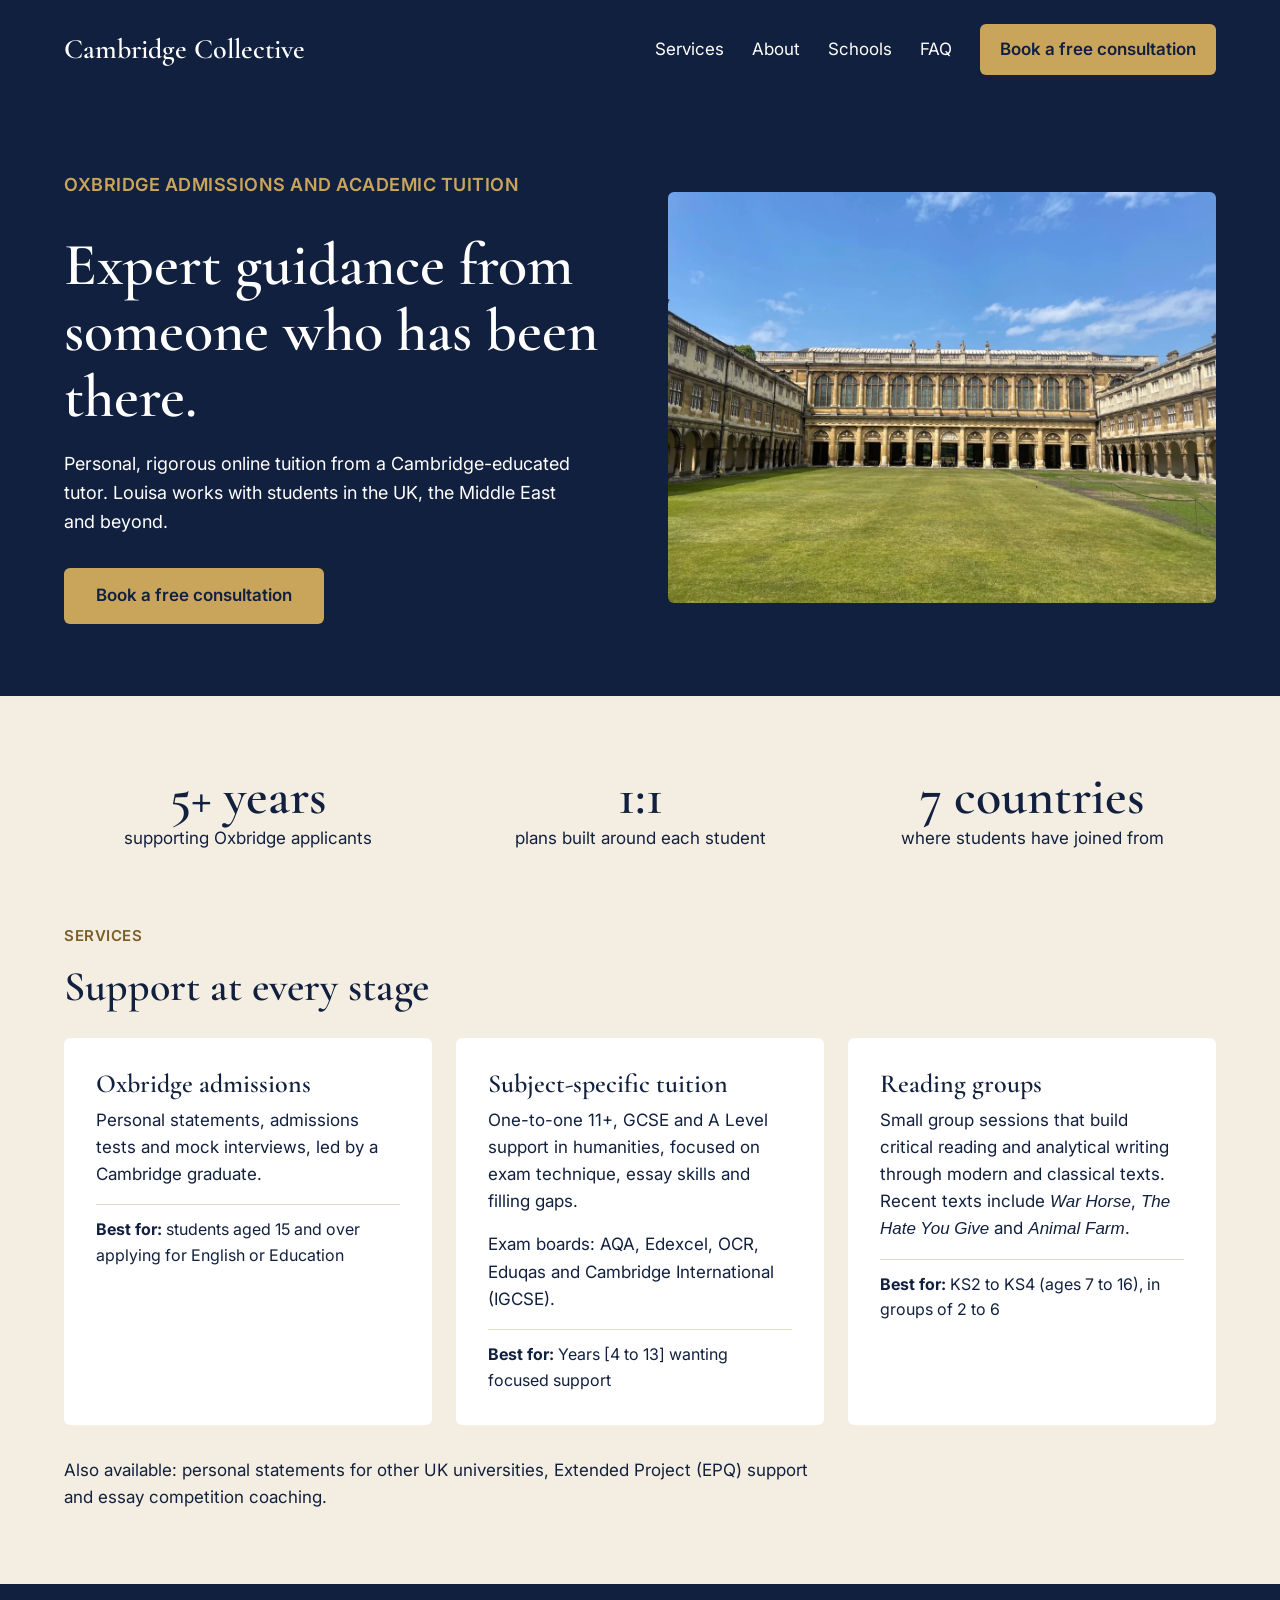
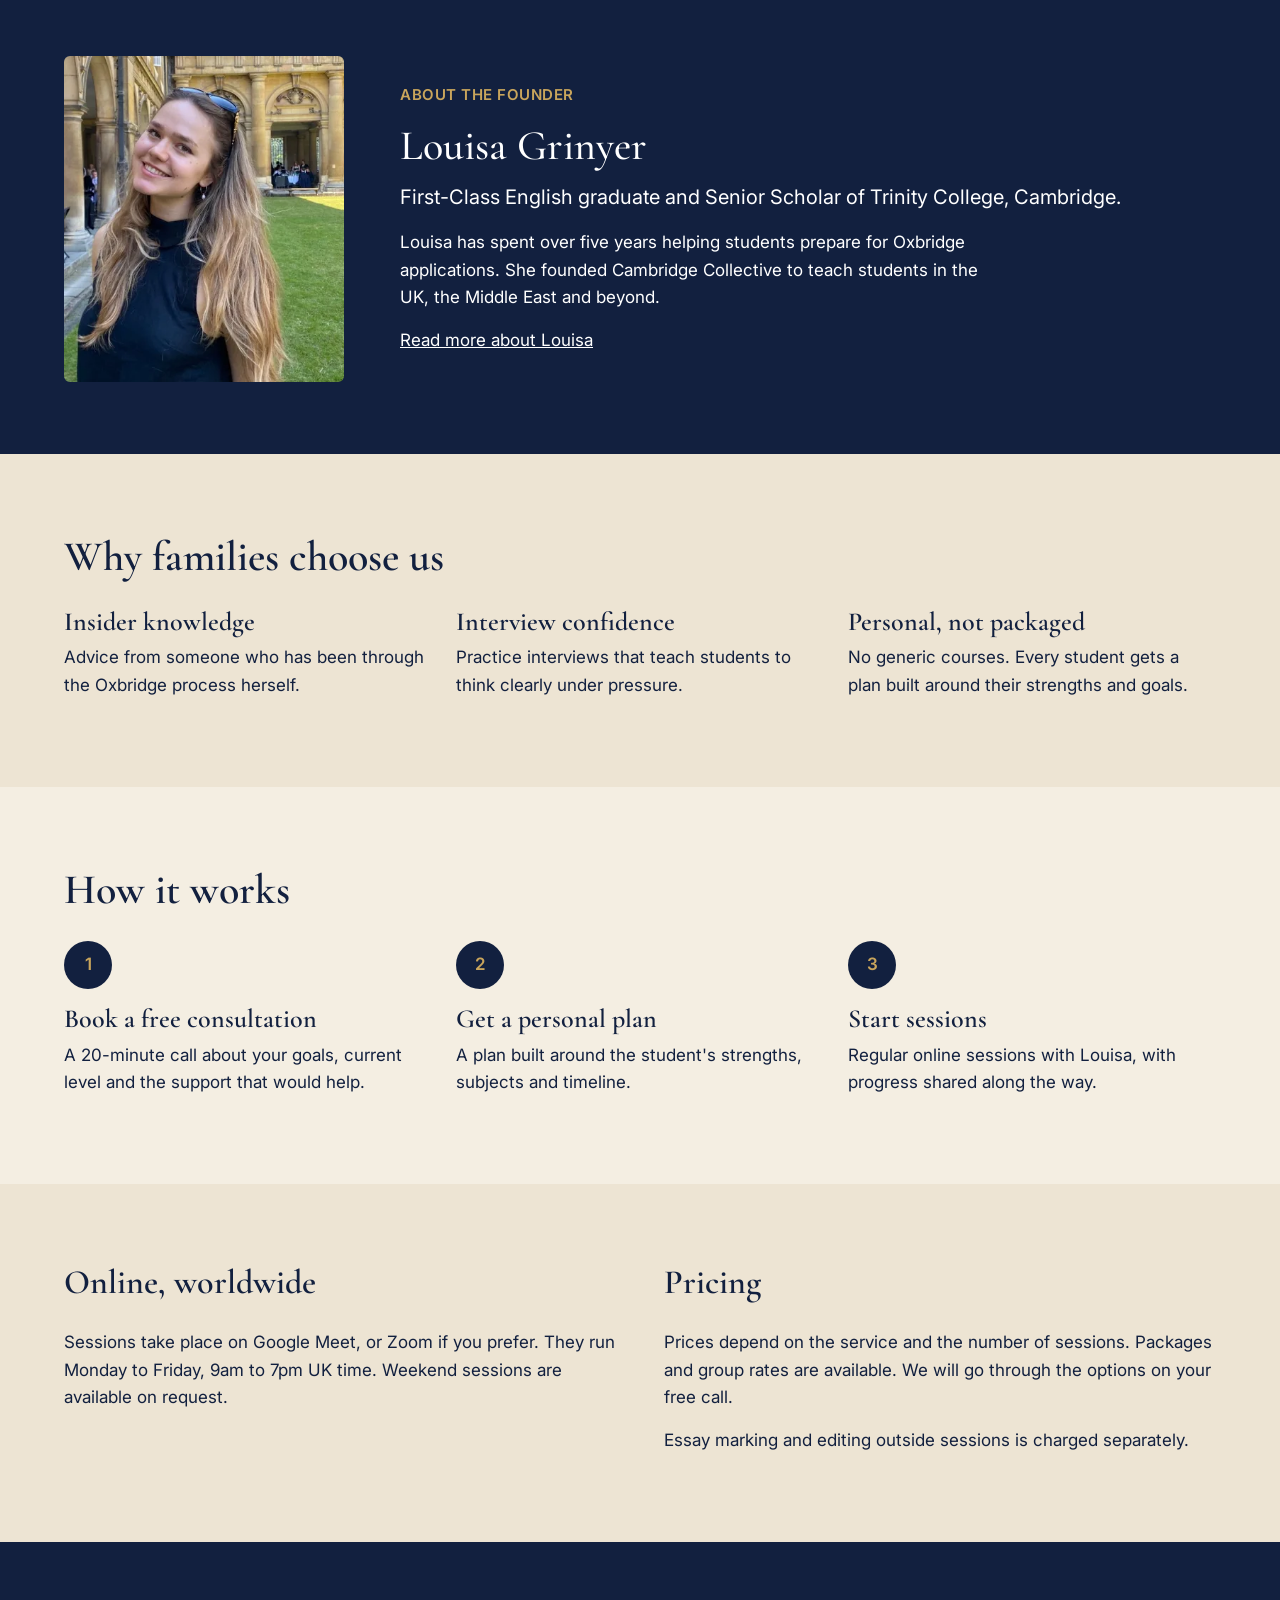
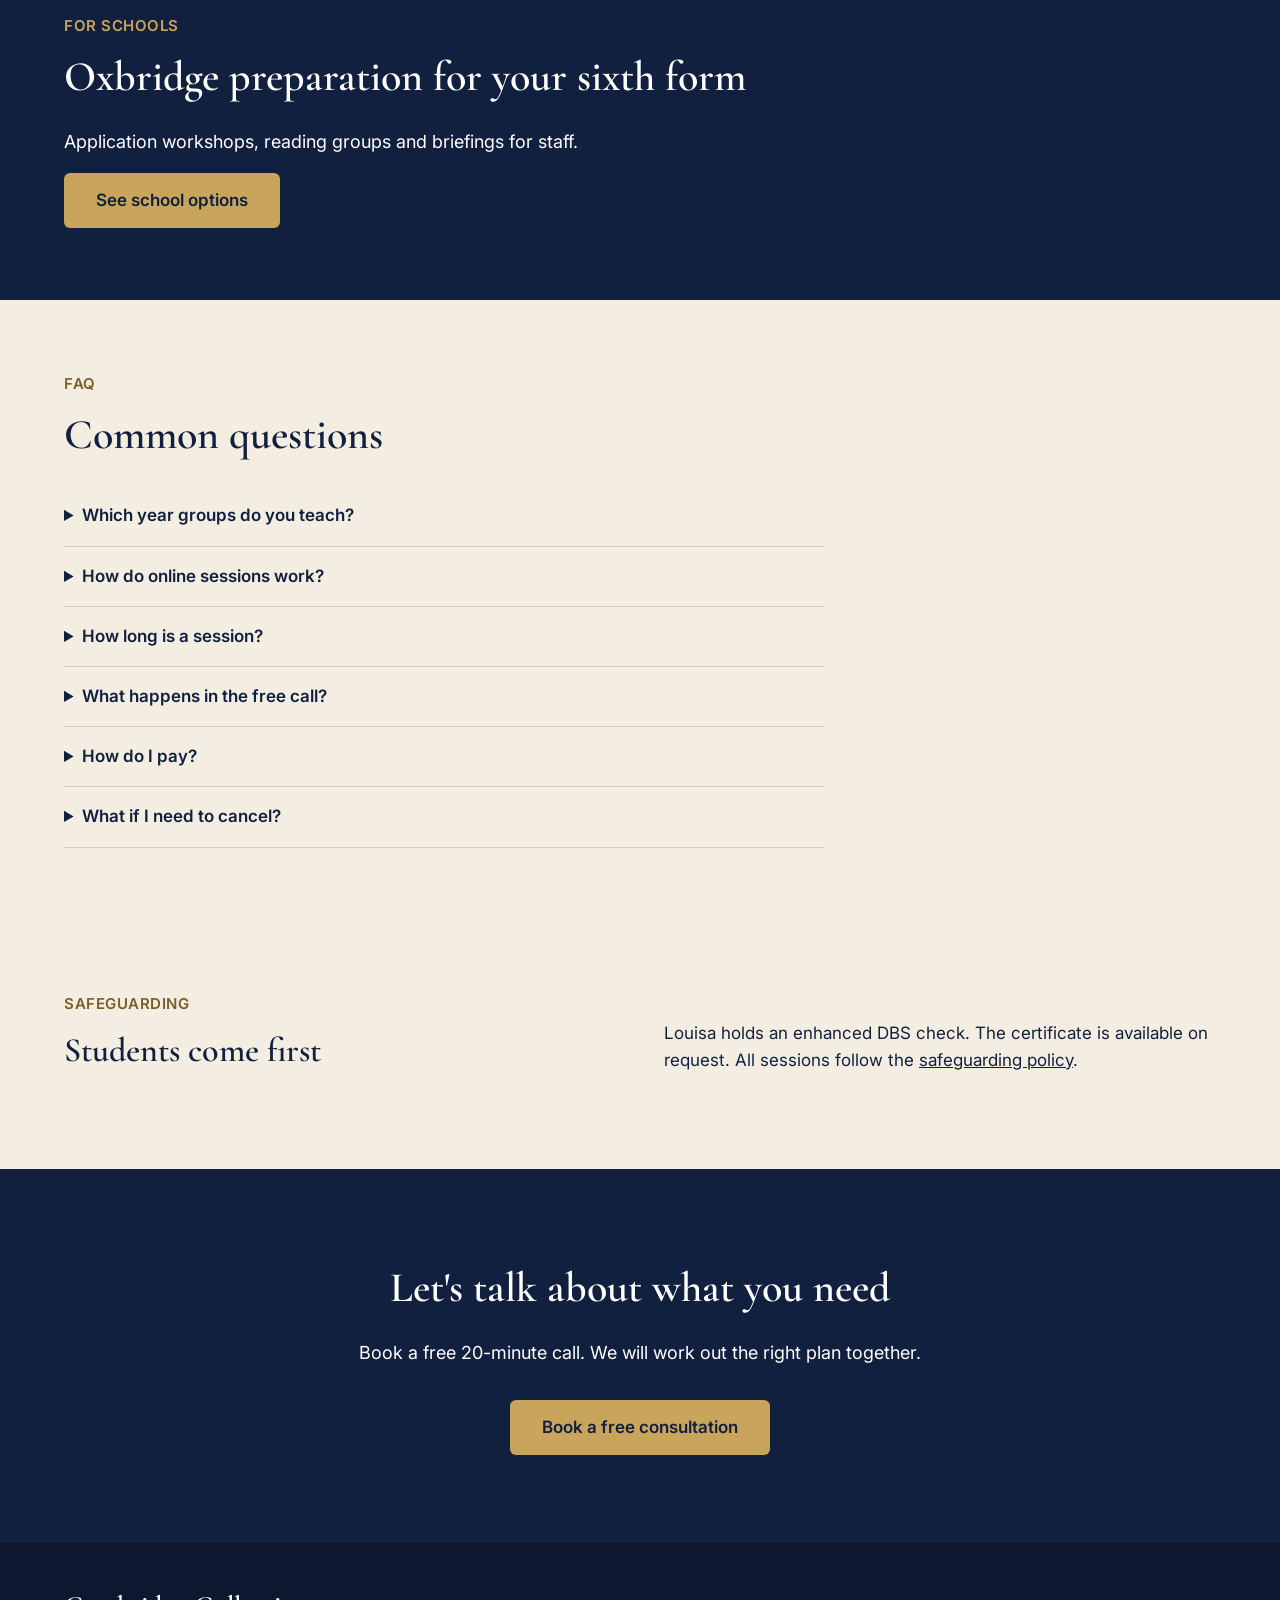
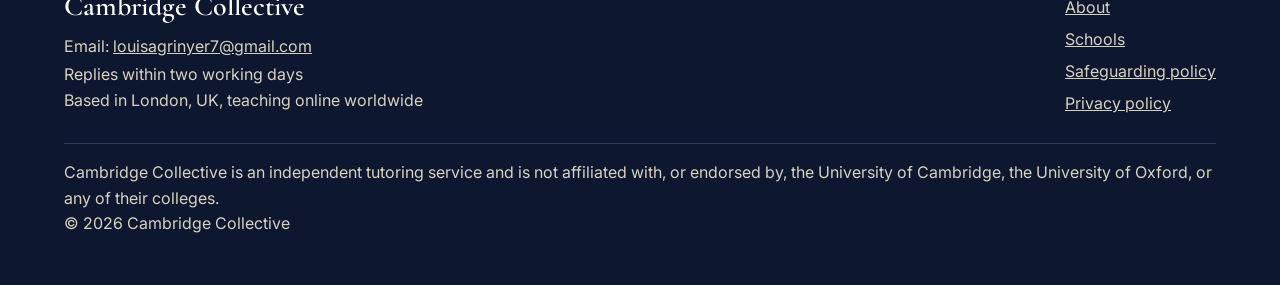
==== commit 57c1972b: "Apply Louisa's questionnaire answers and add her photos Add four optimised photos, fill confirmed fa" ====
--- a/index.html
+++ b/index.html
@@ -59,16 +59,14 @@
         <p>Personal, rigorous online tuition from a Cambridge-educated tutor. Louisa works with students in the UK, the Middle East and beyond.</p>
         <a class="btn" href="mailto:louisagrinyer7@gmail.com?subject=Free%20consultation%20request">Book a free consultation</a>
       </div>
-      <!-- Replace the box below with your own photo, for example:
-           <img src="assets/img/hero.webp" alt="Describe the photo" width="560" height="420"> -->
-      <div class="ph">[Your own photo]</div>
+      <img src="assets/img/college-courtyard.webp" alt="A college courtyard in Cambridge on a sunny day" width="1200" height="900" fetchpriority="high">
     </section>
 
     <section class="stats">
       <div class="grid3">
-        <div><b>Five years</b>supporting Oxbridge applicants</div>
+        <div><b>5+ years</b>supporting Oxbridge applicants</div>
         <div><b>1:1</b>plans built around each student</div>
-        <div><b>[X] countries</b>where students join from</div>
+        <div><b>7 countries</b>where students have joined from</div>
       </div>
     </section>
 
@@ -79,30 +77,30 @@
         <div class="card">
           <h3>Oxbridge admissions</h3>
           <p>Personal statements, admissions tests and mock interviews, led by a Cambridge graduate.</p>
-          <div class="best"><b>Best for:</b> Years 11 to 13 applying to Oxford or Cambridge</div>
+          <div class="best"><b>Best for:</b> students aged 15 and over applying for English or Education</div>
         </div>
         <div class="card">
-          <h3>English and History tuition</h3>
-          <p>One-to-one support at 11+, GCSE and A Level. English covers close reading, essay writing and unseen texts. History covers source analysis, essay structure and building an argument.</p>
-          <div class="best"><b>Best for:</b> Years [6 to 13] wanting focused support</div>
+          <h3>Subject-specific tuition</h3>
+          <p>One-to-one 11+, GCSE and A Level support in humanities, focused on exam technique, essay skills and filling gaps.</p>
+          <p>Exam boards: AQA, Edexcel, OCR, Eduqas and Cambridge International (IGCSE).</p>
+          <div class="best"><b>Best for:</b> Years [4 to 13] wanting focused support</div>
         </div>
         <div class="card">
           <h3>Reading groups</h3>
-          <p>Small group sessions that build critical reading and analytical writing through modern and classical texts.</p>
-          <div class="best"><b>Best for:</b> Years [X to Y], groups of [X to Y]</div>
-        </div>
-      </div>
+          <p>Small group sessions that build critical reading and analytical writing through modern and classical texts. Recent texts include <i>War Horse</i>, <i>The Hate You Give</i> and <i>Animal Farm</i>.</p>
+          <div class="best"><b>Best for:</b> KS2 to KS4 (ages 7 to 16), in groups of 2 to 6</div>
+        </div>
+      </div>
+      <p class="also">Also available: personal statements for other UK universities, Extended Project (EPQ) support and essay competition coaching.</p>
     </section>
 
     <section class="dark founder">
-      <!-- Replace the box below with your own portrait, for example:
-           <img src="assets/img/louisa.webp" alt="Louisa Grinyer" width="280" height="350"> -->
-      <div class="ph">[Your own portrait]</div>
-      <div>
-        <p class="eyebrow">About the tutor</p>
+      <img src="assets/img/louisa-grinyer.webp" alt="Louisa Grinyer, founder of Cambridge Collective" width="395" height="460" loading="lazy">
+      <div>
+        <p class="eyebrow">About the founder</p>
         <h2>Louisa Grinyer</h2>
         <p class="lead">First-Class English graduate and Senior Scholar of Trinity College, Cambridge.</p>
-        <p class="measure">Louisa has spent five years helping students prepare for Oxbridge applications. She founded Cambridge Collective to teach students in the UK, the Middle East and beyond.</p>
+        <p class="measure">Louisa has spent over five years helping students prepare for Oxbridge applications. She founded Cambridge Collective to teach students in the UK, the Middle East and beyond.</p>
         <a href="about.html">Read more about Louisa</a>
       </div>
     </section>
@@ -149,18 +147,19 @@
     <section class="alt two">
       <div>
         <h2>Online, worldwide</h2>
-        <p>All sessions take place online via [Zoom]. Times are available across UK and Gulf time zones, [days], [time] to [time] UK time.</p>
+        <p>Sessions take place on Google Meet, or Zoom if you prefer. They run Monday to Friday, 9am to 7pm UK time. Weekend sessions are available on request.</p>
       </div>
       <div>
         <h2>Pricing</h2>
-        <p>Sessions from £[X] per hour. Packages and group rates are available. Louisa will go through the options on your free call.</p>
+        <p>Prices depend on the service and the number of sessions. Packages and group rates are available. We will go through the options on your free call.</p>
+        <p>Essay marking and editing outside sessions is charged separately.</p>
       </div>
     </section>
 
     <section id="schools" class="dark">
       <p class="eyebrow">For schools</p>
       <h2>Oxbridge preparation for your sixth form</h2>
-      <p class="intro">Mock interviews, application workshops and reading groups for English and History students.</p>
+      <p class="intro">Application workshops, reading groups and briefings for staff.</p>
       <a class="btn" href="schools.html">See school options</a>
     </section>
 
@@ -169,15 +168,15 @@
       <h2>Common questions</h2>
       <details>
         <summary>Which year groups do you teach?</summary>
-        <p>Years [6 to 13]. Oxbridge preparation is for Years 11 to 13.</p>
+        <p>Years 4 to 13. Oxbridge preparation is for students aged 15 and over.</p>
       </details>
       <details>
         <summary>How do online sessions work?</summary>
-        <p>Sessions run on [Zoom]. You need a laptop or tablet and a quiet space. Essays are shared in a [shared document] before each session.</p>
+        <p>You join a video call from a laptop or tablet. A quiet space works best.</p>
       </details>
       <details>
         <summary>How long is a session?</summary>
-        <p>[60 minutes.]</p>
+        <p>60 or 90 minutes, depending on preference.</p>
       </details>
       <details>
         <summary>What happens in the free call?</summary>
@@ -185,11 +184,11 @@
       </details>
       <details>
         <summary>How do I pay?</summary>
-        <p>[Payment method and terms, for example bank transfer, invoiced in advance.]</p>
+        <p>Sessions are invoiced monthly and paid by bank transfer. Packages are paid upfront. Email <a href="mailto:louisagrinyer7@gmail.com">louisagrinyer7@gmail.com</a> with any questions.</p>
       </details>
       <details>
         <summary>What if I need to cancel?</summary>
-        <p>[Cancellation policy, for example 24 hours' notice.]</p>
+        <p>There is a 24-hour cancellation policy. Late cancellations may be charged in full. Email <a href="mailto:louisagrinyer7@gmail.com">louisagrinyer7@gmail.com</a> if you need to cancel.</p>
       </details>
     </section>
 
@@ -212,6 +211,7 @@
       <div>
         <span class="logo">Cambridge Collective</span>
         Email: <a href="mailto:louisagrinyer7@gmail.com">louisagrinyer7@gmail.com</a><br>
+        Replies within two working days<br>
         Based in London, UK, teaching online worldwide
       </div>
       <div>
--- a/assets/styles.css
+++ b/assets/styles.css
@@ -137,6 +137,8 @@
 .two .pad { padding-top: 28px; }
 .grid3 { display: grid; grid-template-columns: repeat(auto-fit, minmax(260px, 1fr)); gap: 24px; }
 .cta { text-align: center; padding-top: 88px; padding-bottom: 88px; }
+.teach { grid-template-columns: 3fr 2fr; align-items: start; }
+.also { margin: 32px 0 0; max-width: 760px; }
 .cta p { font-size: 18px; margin: 0 0 32px; }
 
 /* Components */
@@ -152,7 +154,7 @@
   padding: 24px;
   color: #E8D9B5;
 }
-.hero img, .founder img {
+.hero img, .founder img, .two img {
   width: 100%;
   height: auto;
   border-radius: 6px;
@@ -212,7 +214,8 @@
 /* Mobile */
 @media (max-width: 800px) {
   section, header, footer { padding-top: 56px; padding-bottom: 56px; }
-  .hero, .founder, .two { grid-template-columns: 1fr; gap: 32px; }
+  .hero, .founder, .two, .teach { grid-template-columns: 1fr; gap: 32px; }
+  .founder img { max-width: 320px; }
   .two .pad { padding-top: 0; }
   .hero h1 { font-size: clamp(36px, 9vw, 48px); }
   .menu-btn { display: block; }
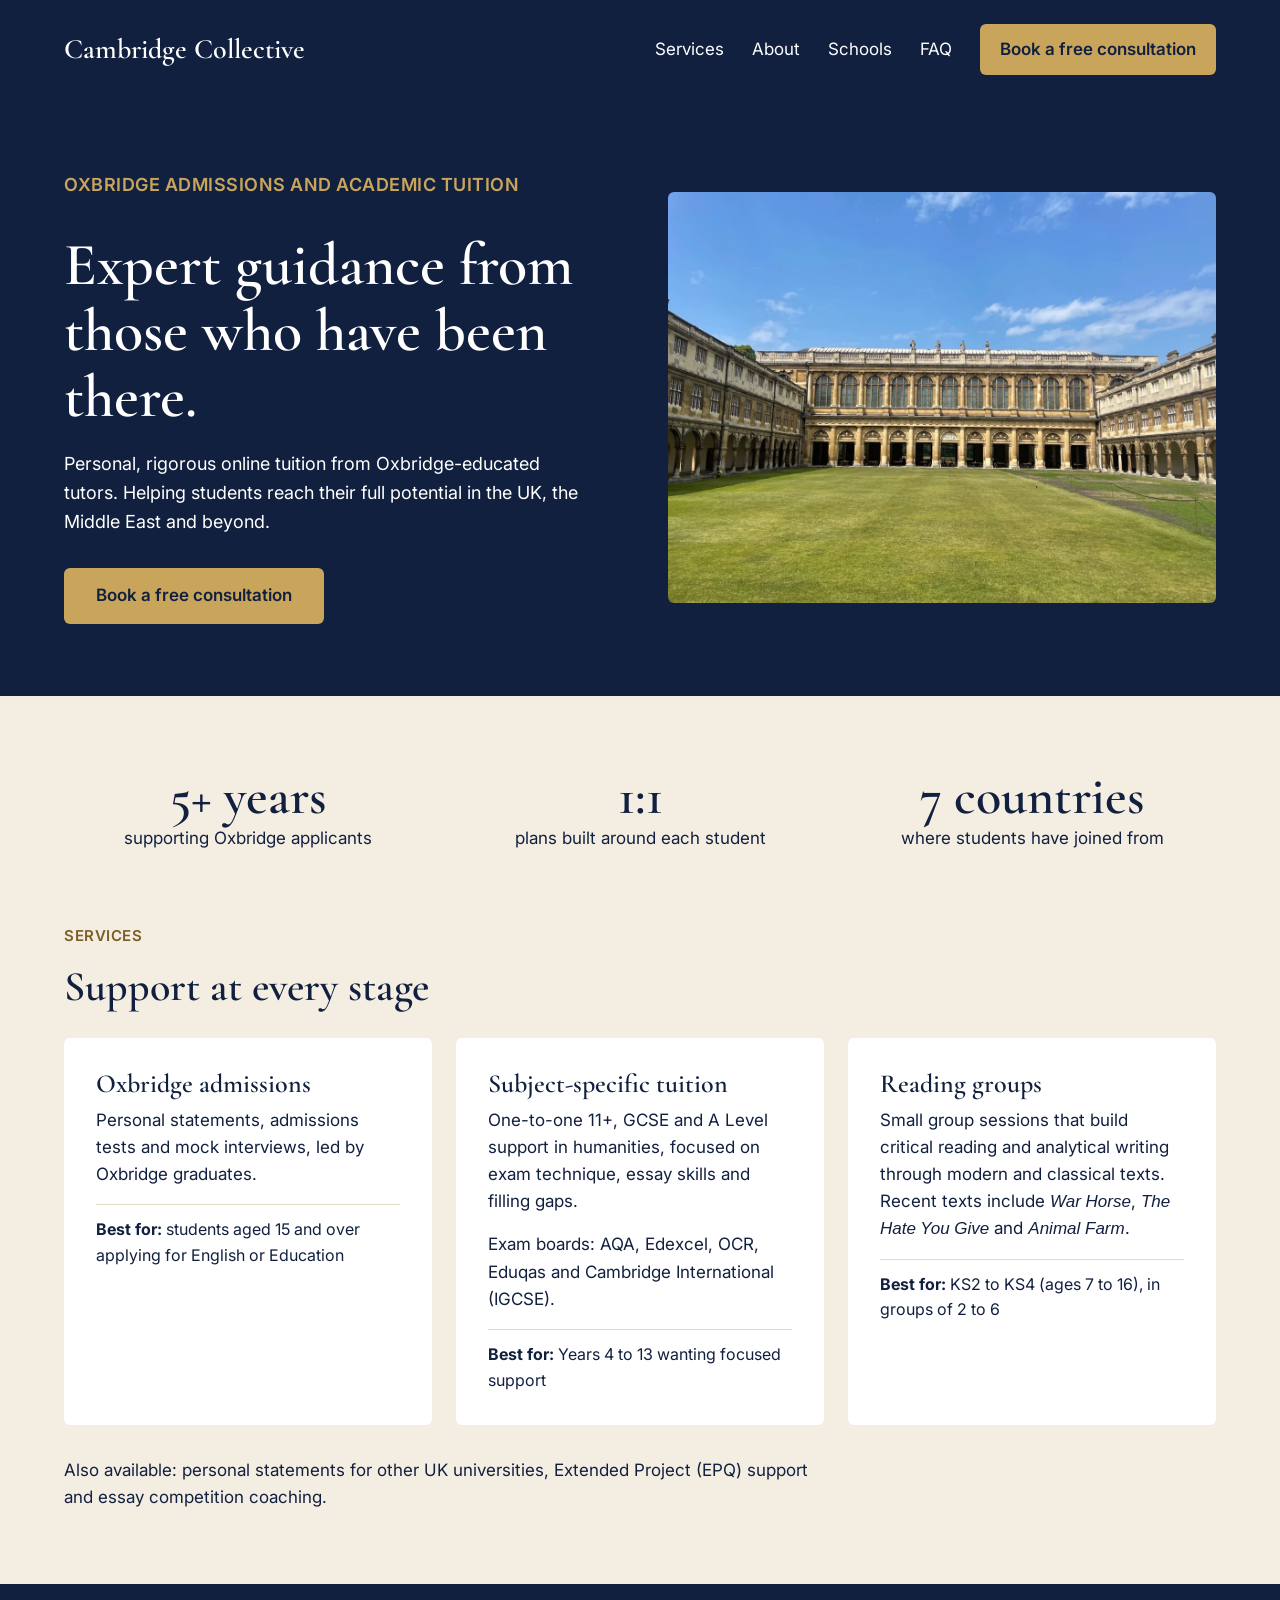
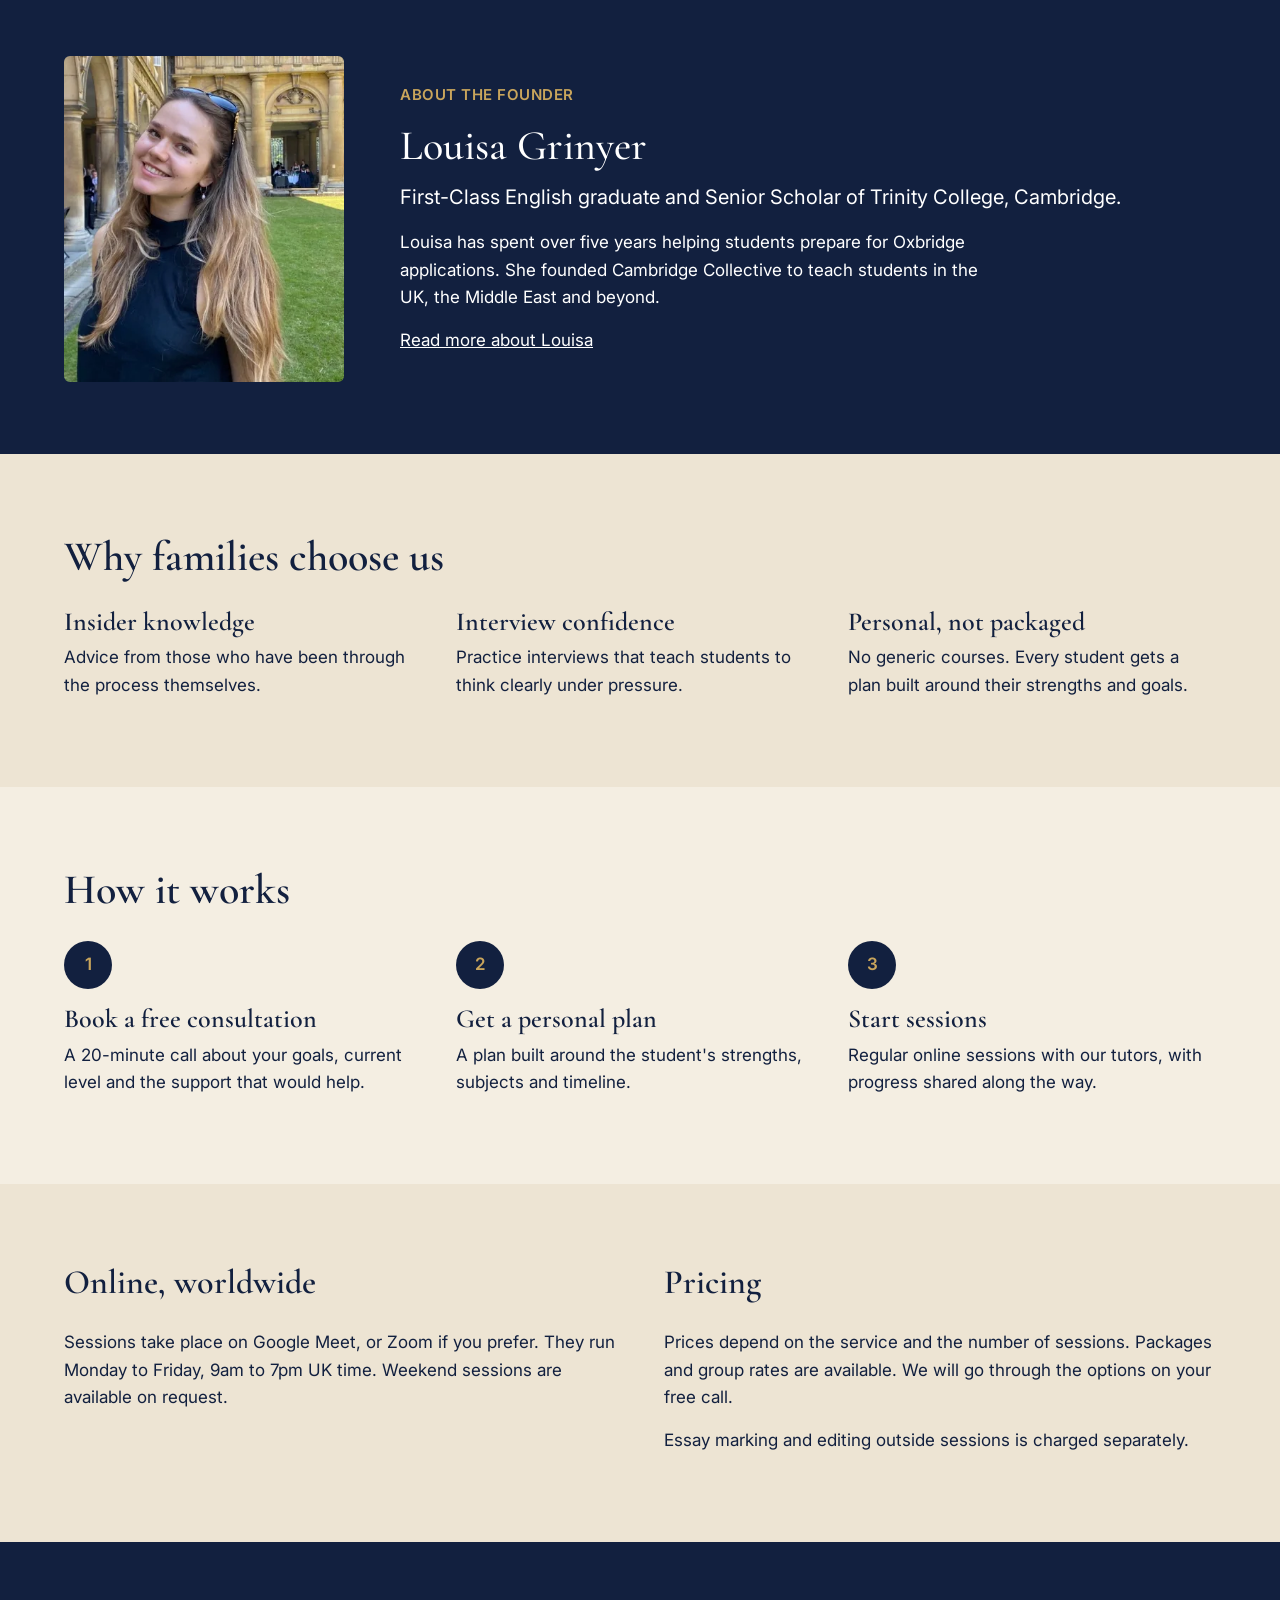
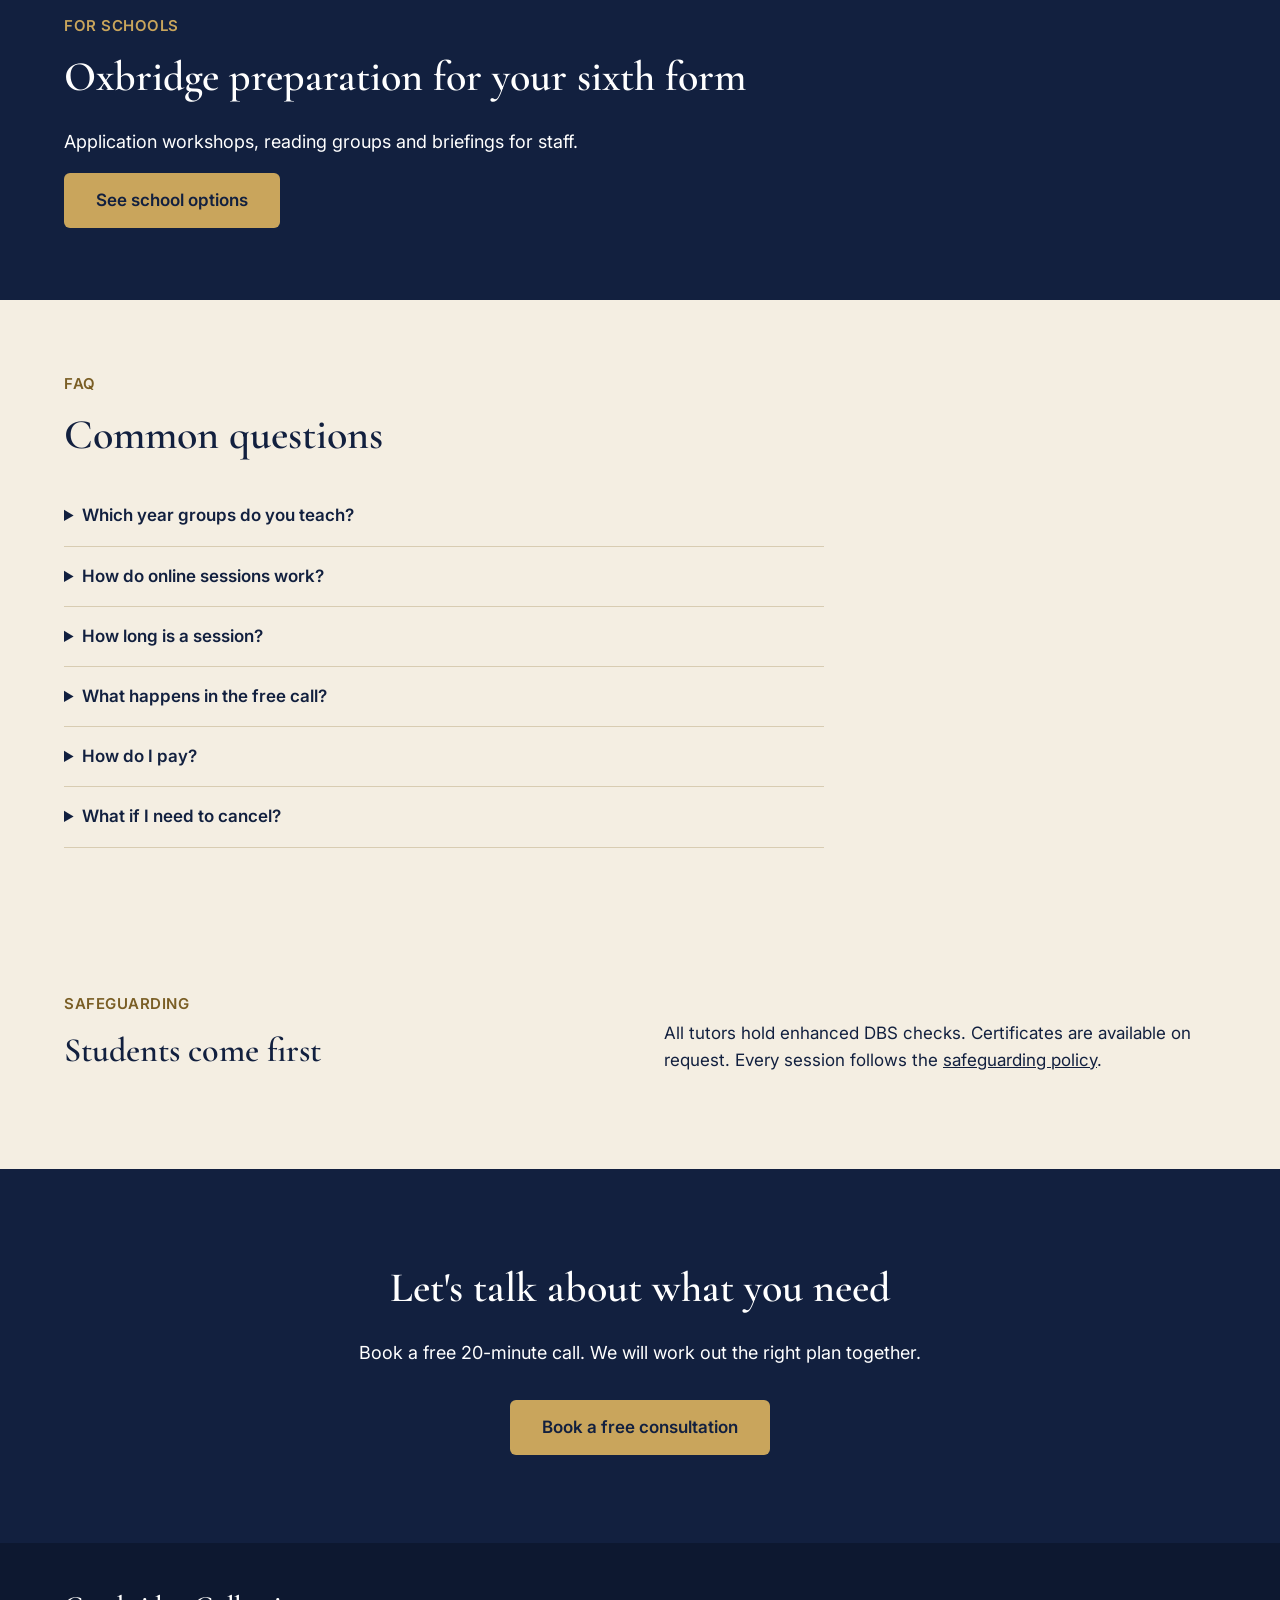
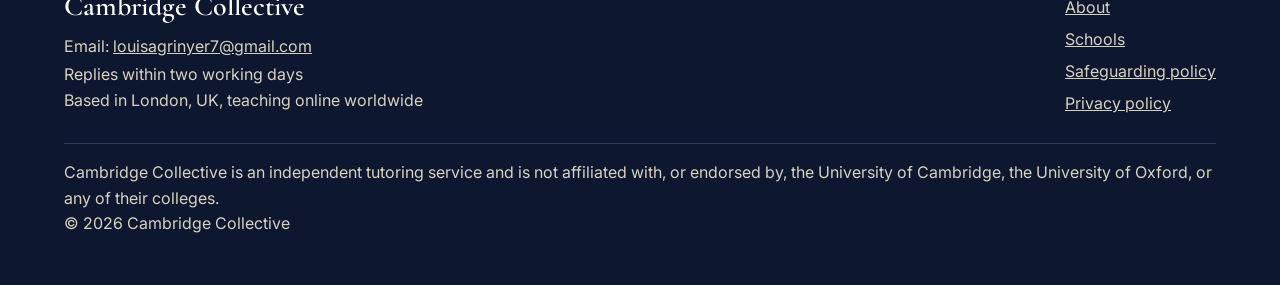
==== commit 560fd216: "Apply plural tutor wording, Calendly booking and policy defaults Use plural tutors across the site b" ====
--- a/index.html
+++ b/index.html
@@ -4,10 +4,10 @@
   <meta charset="utf-8">
   <meta name="viewport" content="width=device-width, initial-scale=1">
   <title>Cambridge Collective | Oxbridge Admissions and English and History Tuition</title>
-  <meta name="description" content="Online Oxbridge admissions support and English and History tuition from a Cambridge-educated tutor. Book a free 20-minute consultation.">
+  <meta name="description" content="Online Oxbridge admissions support and English and History tuition from Oxbridge-educated tutors. Book a free 20-minute consultation.">
   <link rel="canonical" href="https://sportshealing.github.io/Cambridge-Collective-/">
   <meta property="og:title" content="Cambridge Collective | Oxbridge Admissions and English and History Tuition">
-  <meta property="og:description" content="Online Oxbridge admissions support and English and History tuition from a Cambridge-educated tutor. Book a free 20-minute consultation.">
+  <meta property="og:description" content="Online Oxbridge admissions support and English and History tuition from Oxbridge-educated tutors. Book a free 20-minute consultation.">
   <meta property="og:type" content="website">
   <meta property="og:url" content="https://sportshealing.github.io/Cambridge-Collective-/">
   <meta property="og:locale" content="en_GB">
@@ -22,7 +22,7 @@
     "name": "Cambridge Collective",
     "url": "https://sportshealing.github.io/Cambridge-Collective-/",
     "email": "louisagrinyer7@gmail.com",
-    "description": "Online Oxbridge admissions support and English and History tuition from a Cambridge-educated tutor.",
+    "description": "Online Oxbridge admissions support and English and History tuition from Oxbridge-educated tutors.",
     "founder": {
       "@type": "Person",
       "name": "Louisa Grinyer",
@@ -48,16 +48,16 @@
       <a href="about.html">About</a>
       <a href="schools.html">Schools</a>
       <a href="index.html#faq">FAQ</a>
-      <a class="btn" href="mailto:louisagrinyer7@gmail.com?subject=Free%20consultation%20request">Book a free consultation</a>
+      <a class="btn" href="https://calendly.com/louisa-cambridgecollective/30min">Book a free consultation</a>
     </nav>
   </header>
   <main id="main">
     <section class="dark hero">
       <div>
         <p class="eyebrow">Oxbridge admissions and academic tuition</p>
-        <h1>Expert guidance from someone who has been there.</h1>
-        <p>Personal, rigorous online tuition from a Cambridge-educated tutor. Louisa works with students in the UK, the Middle East and beyond.</p>
-        <a class="btn" href="mailto:louisagrinyer7@gmail.com?subject=Free%20consultation%20request">Book a free consultation</a>
+        <h1>Expert guidance from those who have been there.</h1>
+        <p>Personal, rigorous online tuition from Oxbridge-educated tutors. Helping students reach their full potential in the UK, the Middle East and beyond.</p>
+        <a class="btn" href="https://calendly.com/louisa-cambridgecollective/30min">Book a free consultation</a>
       </div>
       <img src="assets/img/college-courtyard.webp" alt="A college courtyard in Cambridge on a sunny day" width="1200" height="900" fetchpriority="high">
     </section>
@@ -76,14 +76,14 @@
       <div class="grid3">
         <div class="card">
           <h3>Oxbridge admissions</h3>
-          <p>Personal statements, admissions tests and mock interviews, led by a Cambridge graduate.</p>
+          <p>Personal statements, admissions tests and mock interviews, led by Oxbridge graduates.</p>
           <div class="best"><b>Best for:</b> students aged 15 and over applying for English or Education</div>
         </div>
         <div class="card">
           <h3>Subject-specific tuition</h3>
           <p>One-to-one 11+, GCSE and A Level support in humanities, focused on exam technique, essay skills and filling gaps.</p>
           <p>Exam boards: AQA, Edexcel, OCR, Eduqas and Cambridge International (IGCSE).</p>
-          <div class="best"><b>Best for:</b> Years [4 to 13] wanting focused support</div>
+          <div class="best"><b>Best for:</b> Years 4 to 13 wanting focused support</div>
         </div>
         <div class="card">
           <h3>Reading groups</h3>
@@ -110,7 +110,7 @@
       <div class="grid3">
         <div>
           <h3>Insider knowledge</h3>
-          <p>Advice from someone who has been through the Oxbridge process herself.</p>
+          <p>Advice from those who have been through the process themselves.</p>
         </div>
         <div>
           <h3>Interview confidence</h3>
@@ -139,7 +139,7 @@
         <div>
           <div class="step" aria-hidden="true">3</div>
           <h3>Start sessions</h3>
-          <p>Regular online sessions with Louisa, with progress shared along the way.</p>
+          <p>Regular online sessions with our tutors, with progress shared along the way.</p>
         </div>
       </div>
     </section>
@@ -197,13 +197,13 @@
         <p class="eyebrow">Safeguarding</p>
         <h2>Students come first</h2>
       </div>
-      <p class="pad">Louisa holds an enhanced DBS check. The certificate is available on request. All sessions follow the <a href="safeguarding.html">safeguarding policy</a>.</p>
+      <p class="pad">All tutors hold enhanced DBS checks. Certificates are available on request. Every session follows the <a href="safeguarding.html">safeguarding policy</a>.</p>
     </section>
 
     <section class="dark cta">
       <h2>Let's talk about what you need</h2>
       <p>Book a free 20-minute call. We will work out the right plan together.</p>
-      <a class="btn" href="mailto:louisagrinyer7@gmail.com?subject=Free%20consultation%20request">Book a free consultation</a>
+      <a class="btn" href="https://calendly.com/louisa-cambridgecollective/30min">Book a free consultation</a>
     </section>
   </main>
   <footer>
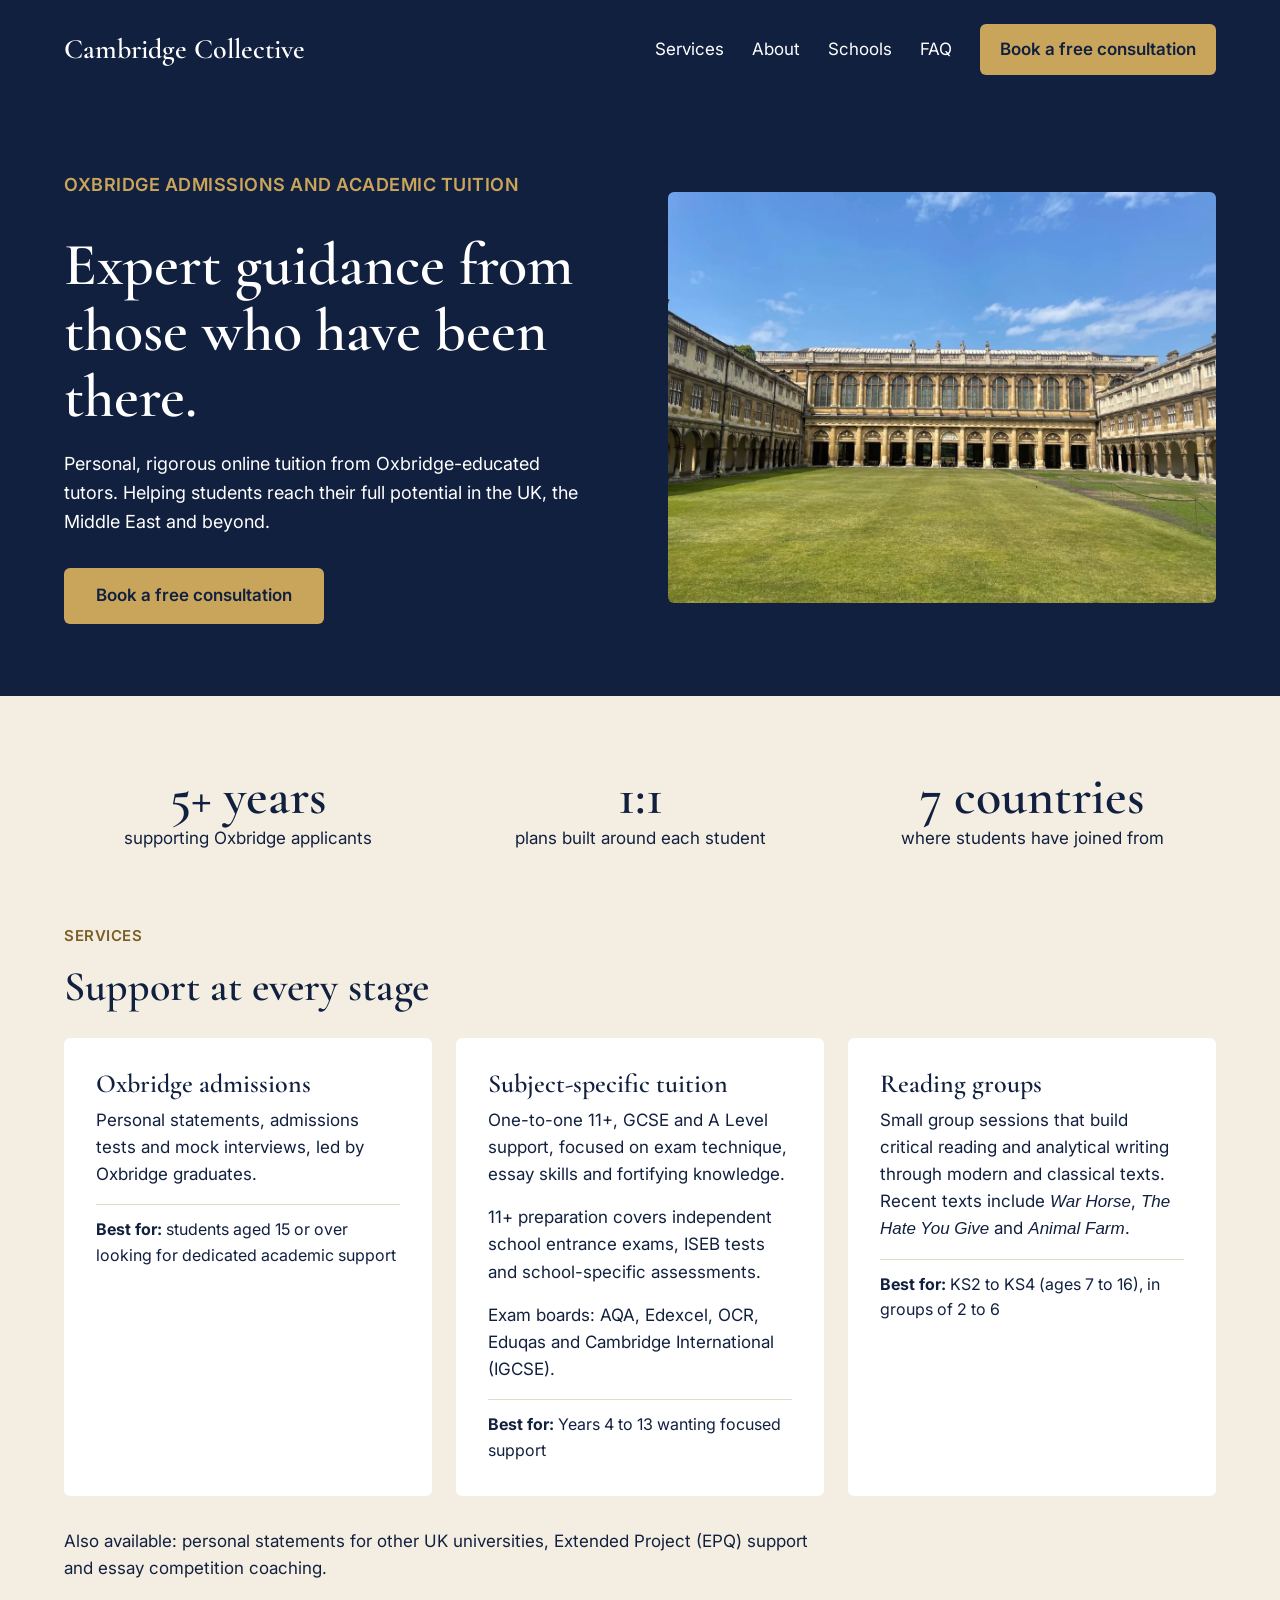
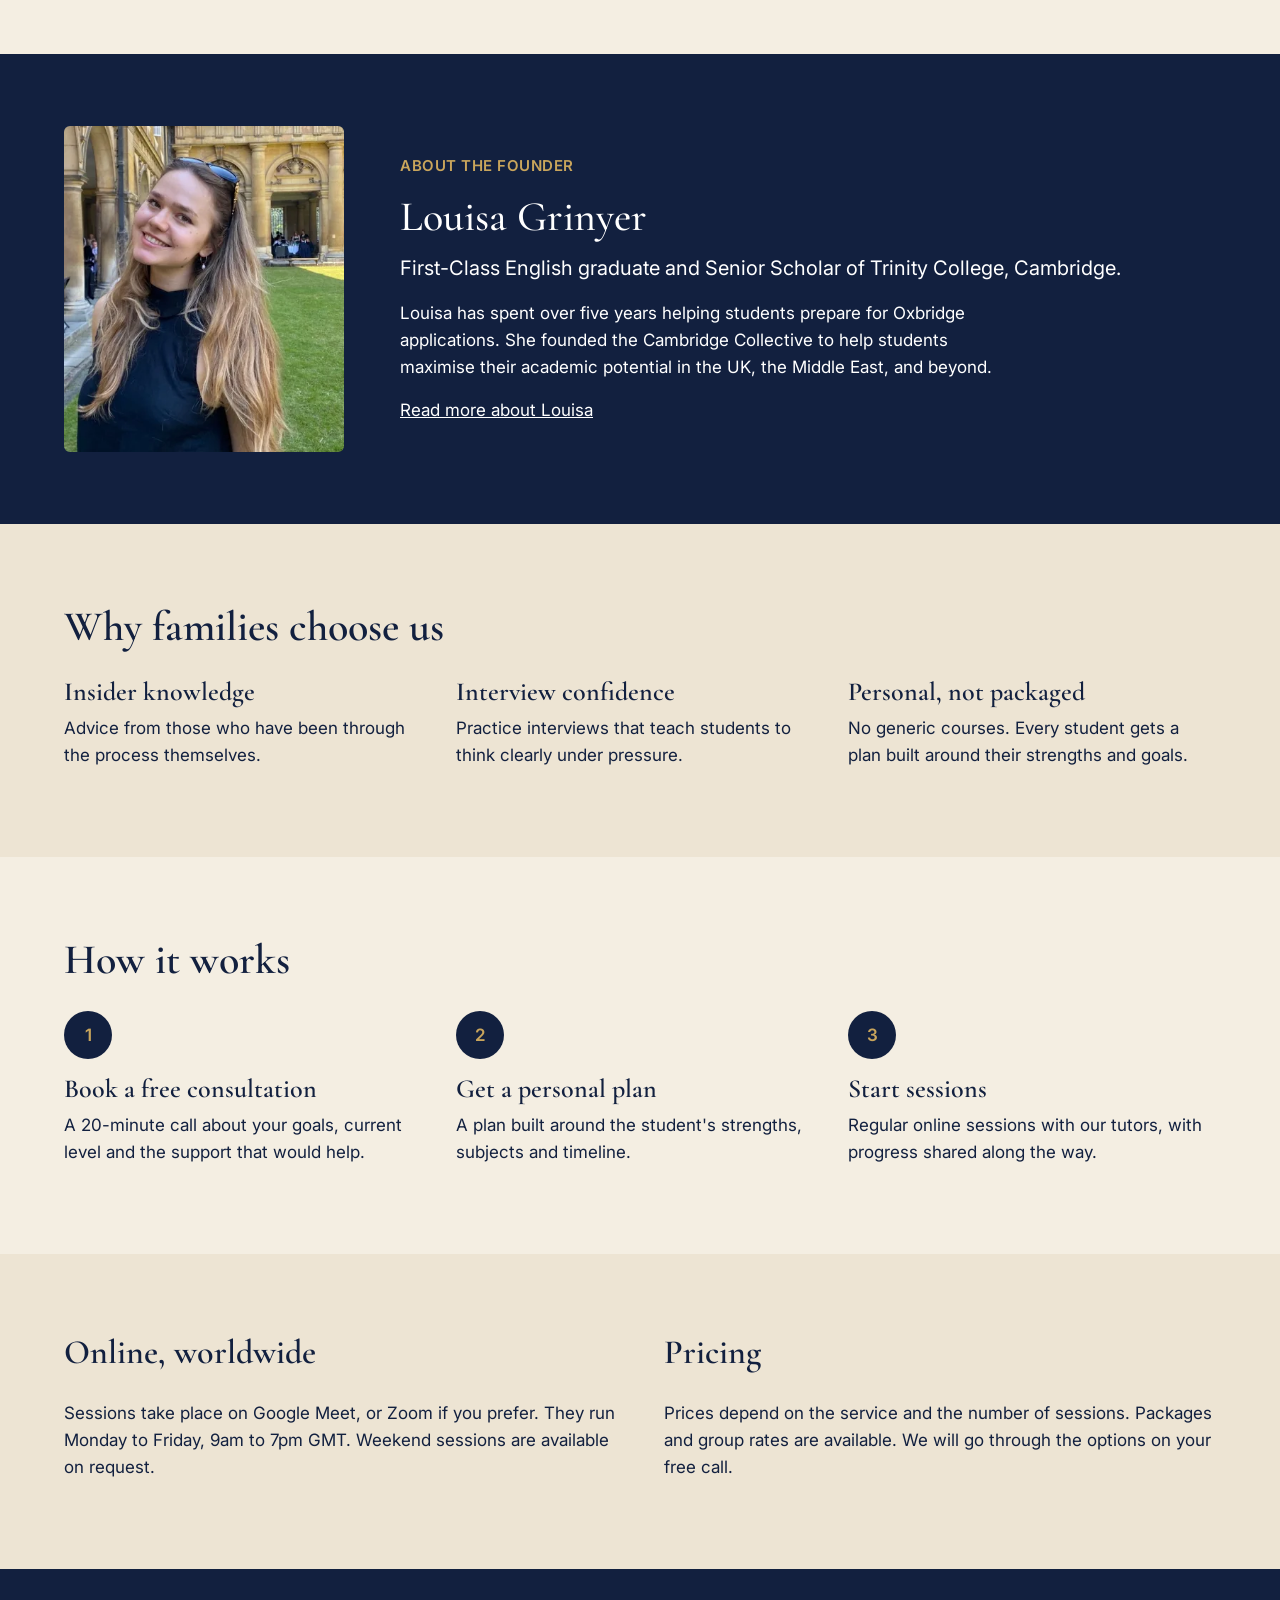
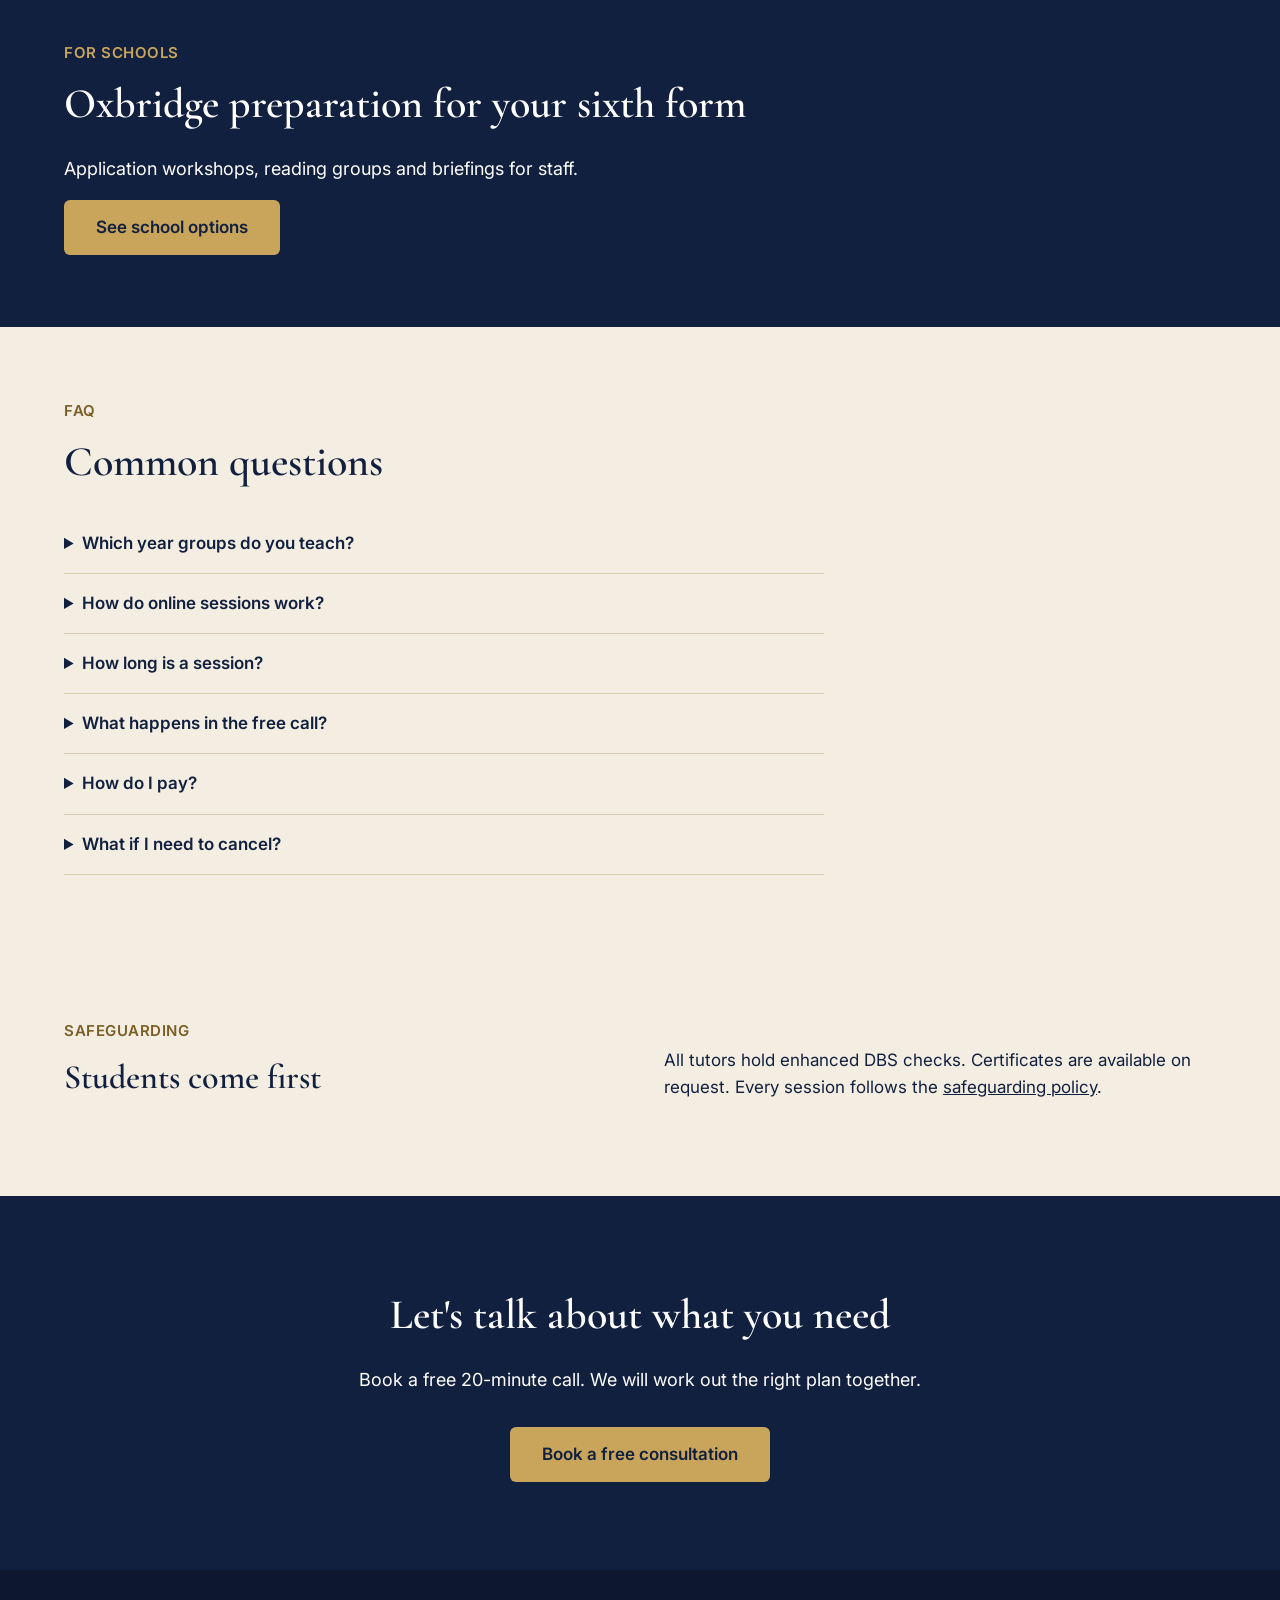
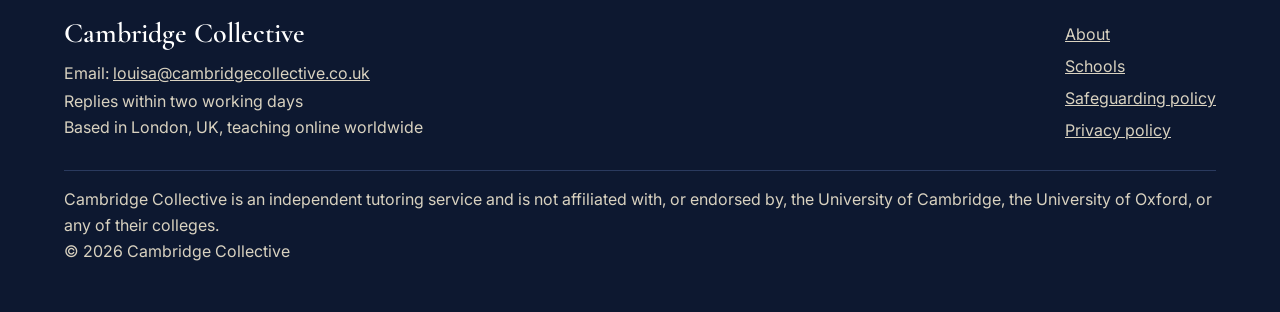
==== commit 9185a22f: "Apply Louisa's update pack edits and switch to domain email Switch every email link and the JSON-LD " ====
--- a/index.html
+++ b/index.html
@@ -21,7 +21,7 @@
     "@type": "ProfessionalService",
     "name": "Cambridge Collective",
     "url": "https://sportshealing.github.io/Cambridge-Collective-/",
-    "email": "louisagrinyer7@gmail.com",
+    "email": "louisa@cambridgecollective.co.uk",
     "description": "Online Oxbridge admissions support and English and History tuition from Oxbridge-educated tutors.",
     "founder": {
       "@type": "Person",
@@ -77,11 +77,12 @@
         <div class="card">
           <h3>Oxbridge admissions</h3>
           <p>Personal statements, admissions tests and mock interviews, led by Oxbridge graduates.</p>
-          <div class="best"><b>Best for:</b> students aged 15 and over applying for English or Education</div>
+          <div class="best"><b>Best for:</b> students aged 15 or over looking for dedicated academic support</div>
         </div>
         <div class="card">
           <h3>Subject-specific tuition</h3>
-          <p>One-to-one 11+, GCSE and A Level support in humanities, focused on exam technique, essay skills and filling gaps.</p>
+          <p>One-to-one 11+, GCSE and A Level support, focused on exam technique, essay skills and fortifying knowledge.</p>
+          <p>11+ preparation covers independent school entrance exams, ISEB tests and school-specific assessments.</p>
           <p>Exam boards: AQA, Edexcel, OCR, Eduqas and Cambridge International (IGCSE).</p>
           <div class="best"><b>Best for:</b> Years 4 to 13 wanting focused support</div>
         </div>
@@ -100,7 +101,7 @@
         <p class="eyebrow">About the founder</p>
         <h2>Louisa Grinyer</h2>
         <p class="lead">First-Class English graduate and Senior Scholar of Trinity College, Cambridge.</p>
-        <p class="measure">Louisa has spent over five years helping students prepare for Oxbridge applications. She founded Cambridge Collective to teach students in the UK, the Middle East and beyond.</p>
+        <p class="measure">Louisa has spent over five years helping students prepare for Oxbridge applications. She founded the Cambridge Collective to help students maximise their academic potential in the UK, the Middle East, and beyond.</p>
         <a href="about.html">Read more about Louisa</a>
       </div>
     </section>
@@ -147,12 +148,11 @@
     <section class="alt two">
       <div>
         <h2>Online, worldwide</h2>
-        <p>Sessions take place on Google Meet, or Zoom if you prefer. They run Monday to Friday, 9am to 7pm UK time. Weekend sessions are available on request.</p>
+        <p>Sessions take place on Google Meet, or Zoom if you prefer. They run Monday to Friday, 9am to 7pm GMT. Weekend sessions are available on request.</p>
       </div>
       <div>
         <h2>Pricing</h2>
         <p>Prices depend on the service and the number of sessions. Packages and group rates are available. We will go through the options on your free call.</p>
-        <p>Essay marking and editing outside sessions is charged separately.</p>
       </div>
     </section>
 
@@ -184,11 +184,11 @@
       </details>
       <details>
         <summary>How do I pay?</summary>
-        <p>Sessions are invoiced monthly and paid by bank transfer. Packages are paid upfront. Email <a href="mailto:louisagrinyer7@gmail.com">louisagrinyer7@gmail.com</a> with any questions.</p>
+        <p>Sessions are invoiced monthly and paid by bank transfer. Packages are paid upfront. Email <a href="mailto:louisa@cambridgecollective.co.uk">louisa@cambridgecollective.co.uk</a> with any questions.</p>
       </details>
       <details>
         <summary>What if I need to cancel?</summary>
-        <p>There is a 24-hour cancellation policy. Late cancellations may be charged in full. Email <a href="mailto:louisagrinyer7@gmail.com">louisagrinyer7@gmail.com</a> if you need to cancel.</p>
+        <p>There is a 24-hour cancellation policy. Late cancellations may be charged in full. Email <a href="mailto:louisa@cambridgecollective.co.uk">louisa@cambridgecollective.co.uk</a> if you need to cancel.</p>
       </details>
     </section>
 
@@ -210,7 +210,7 @@
     <div class="fgrid">
       <div>
         <span class="logo">Cambridge Collective</span>
-        Email: <a href="mailto:louisagrinyer7@gmail.com">louisagrinyer7@gmail.com</a><br>
+        Email: <a href="mailto:louisa@cambridgecollective.co.uk">louisa@cambridgecollective.co.uk</a><br>
         Replies within two working days<br>
         Based in London, UK, teaching online worldwide
       </div>
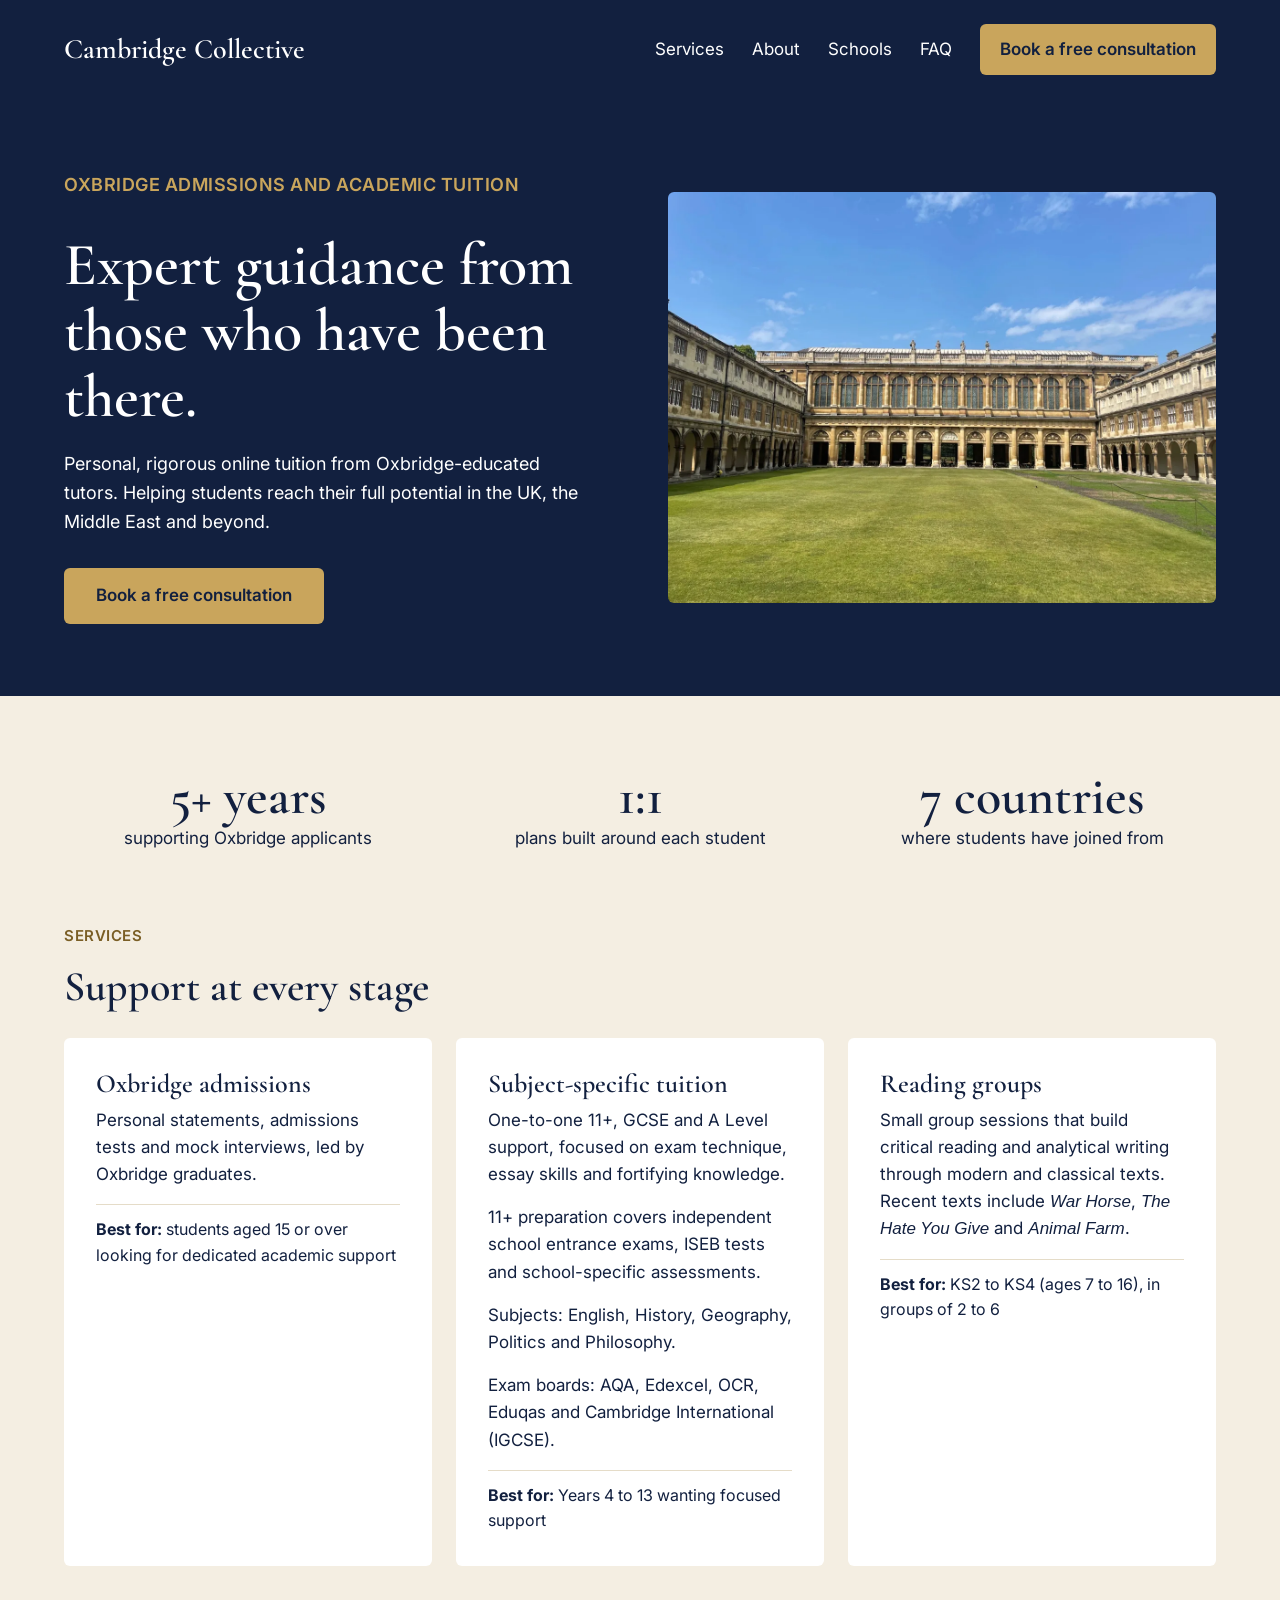
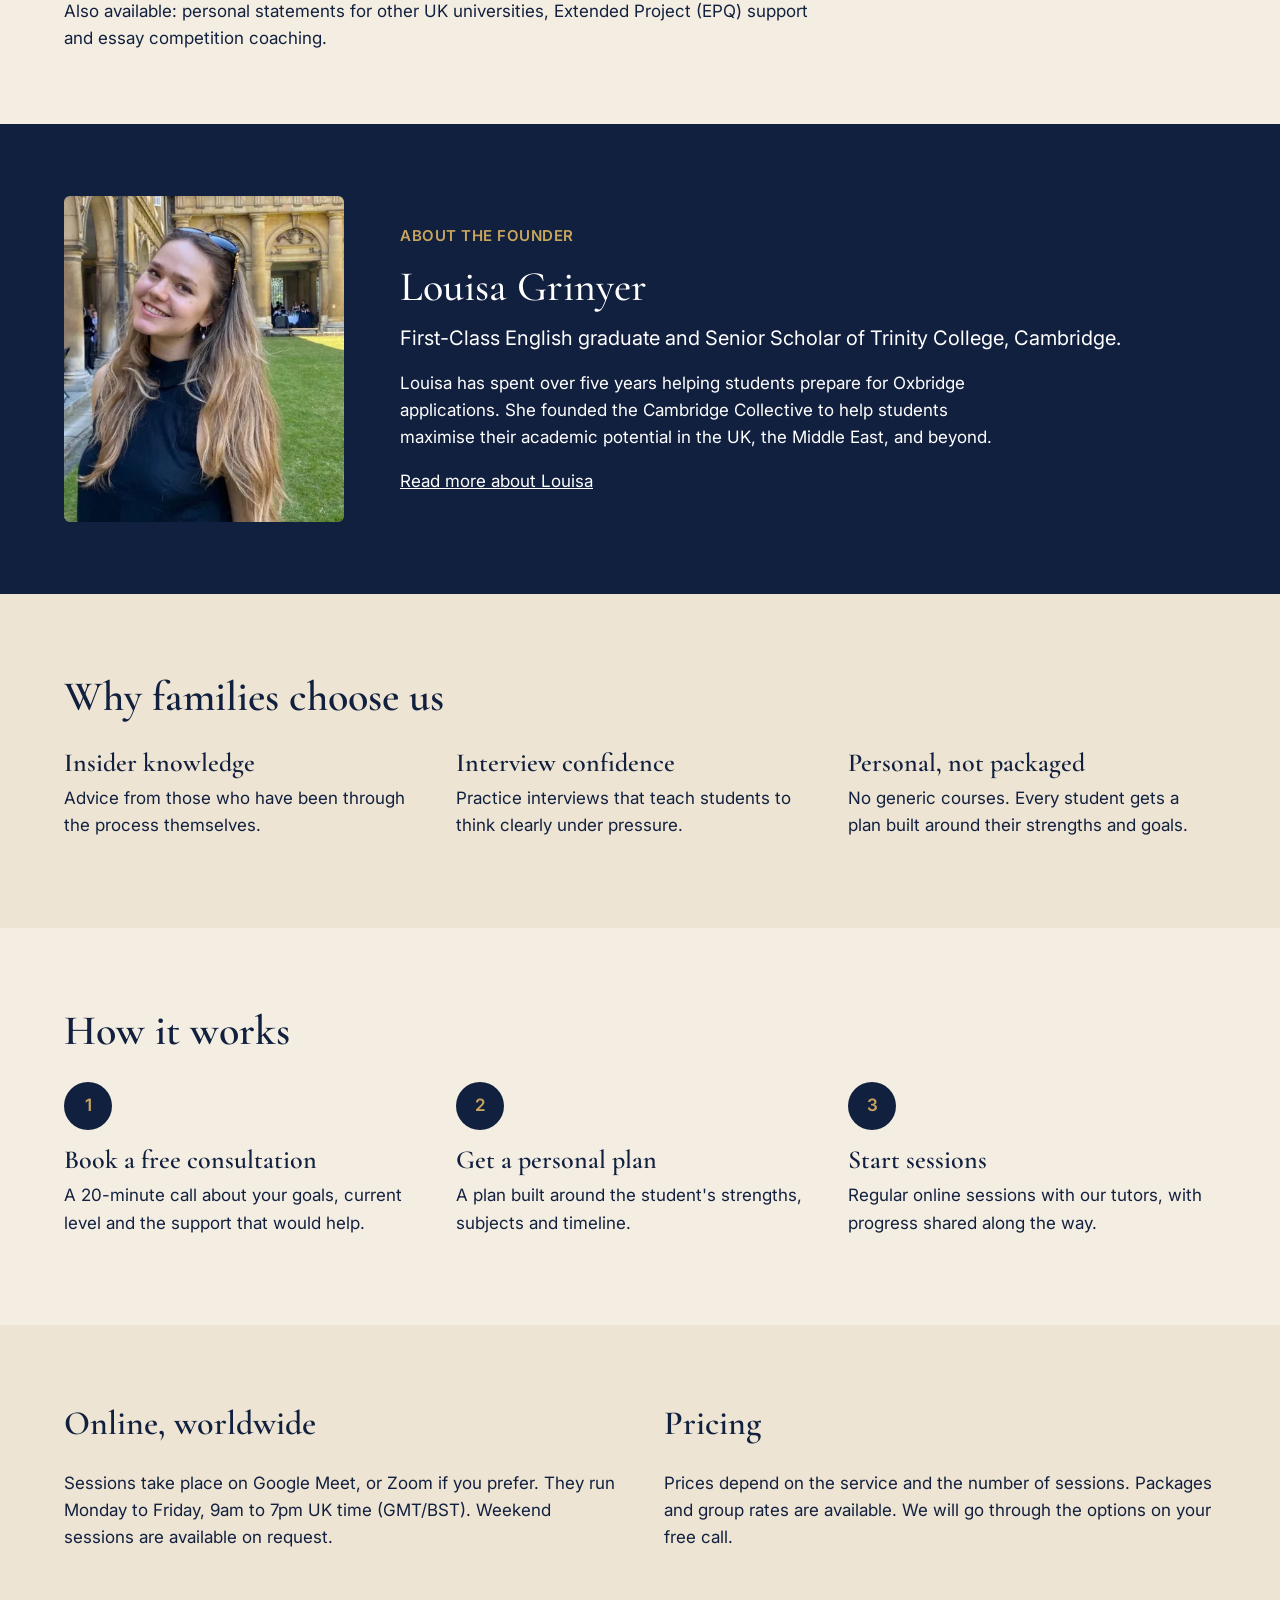
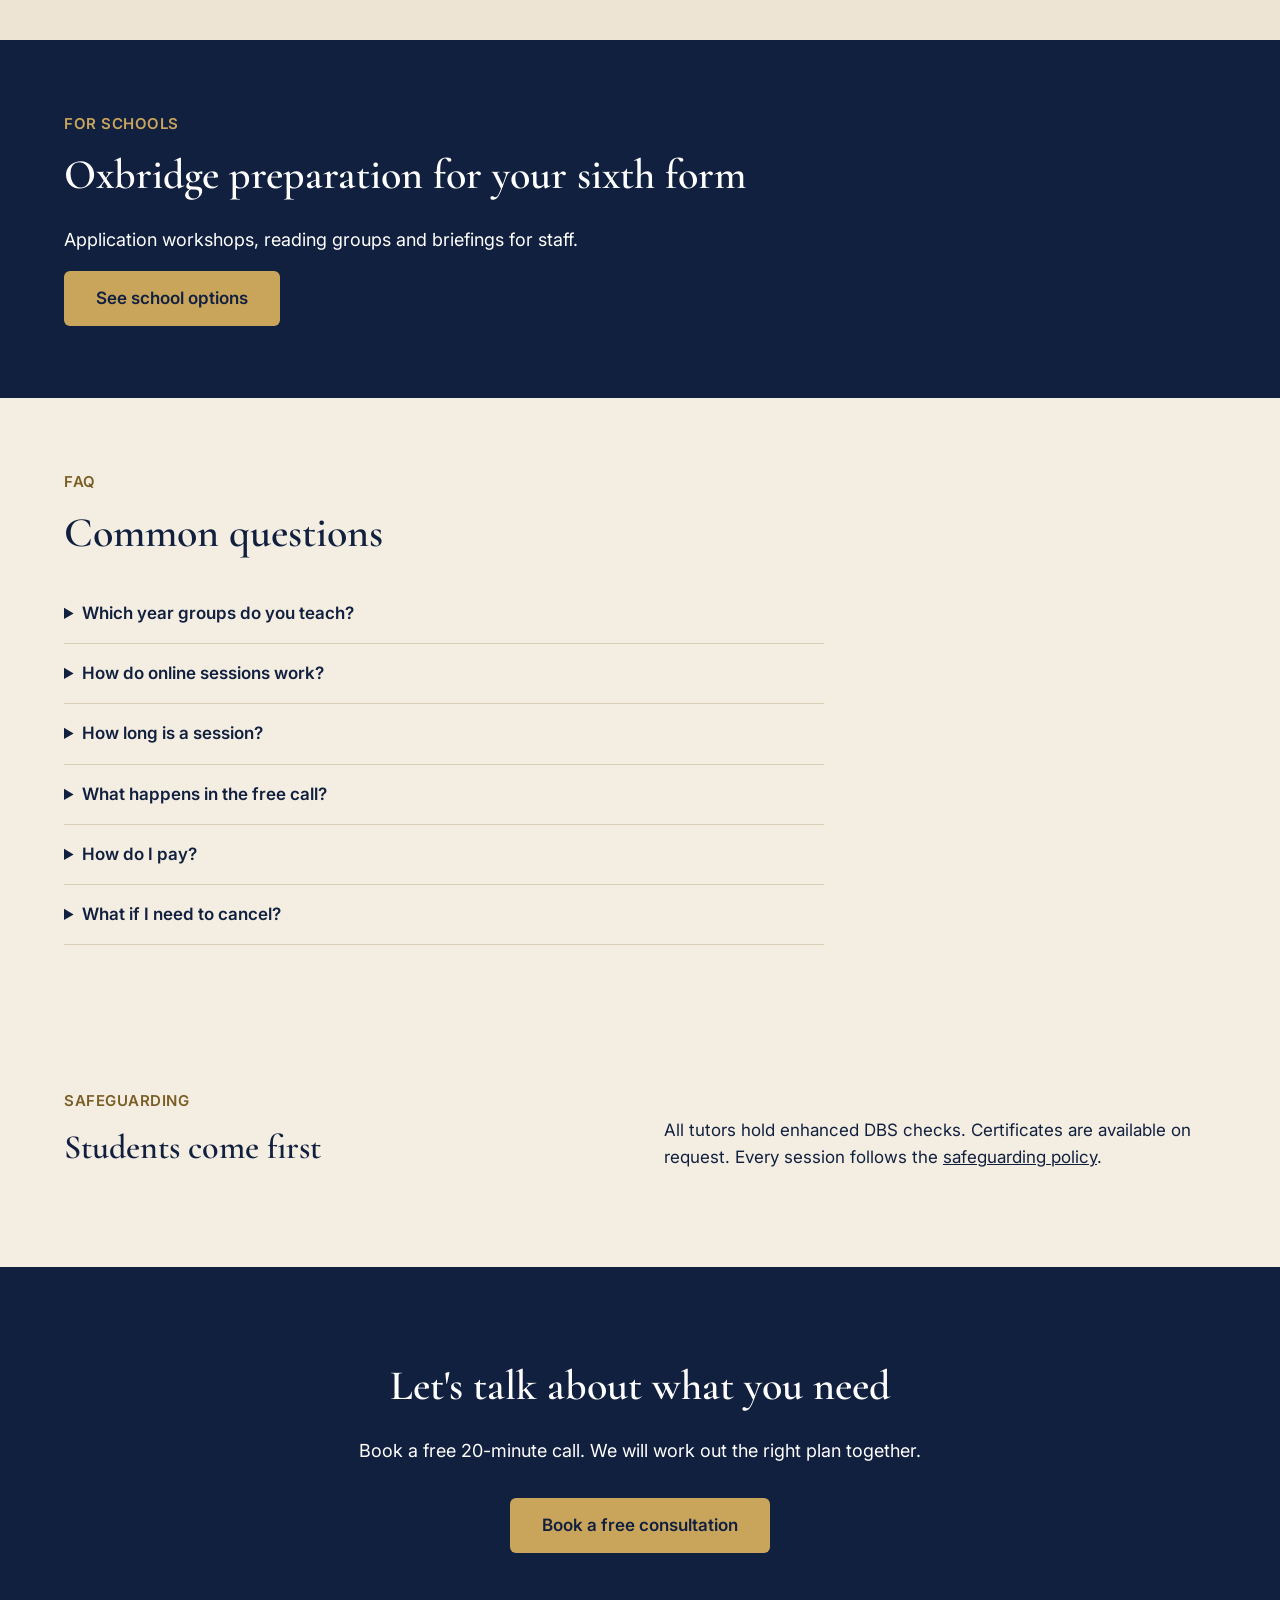
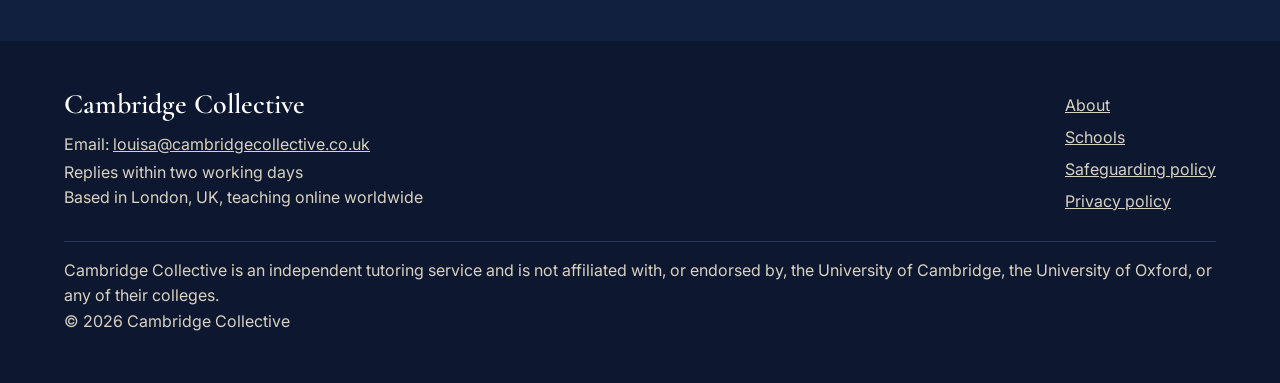
==== commit 55821776: "Apply agreed defaults: About list, UK time, emergency step, subjects Co-Authored-By: Claude Opus 5.5" ====
--- a/index.html
+++ b/index.html
@@ -83,6 +83,7 @@
           <h3>Subject-specific tuition</h3>
           <p>One-to-one 11+, GCSE and A Level support, focused on exam technique, essay skills and fortifying knowledge.</p>
           <p>11+ preparation covers independent school entrance exams, ISEB tests and school-specific assessments.</p>
+          <p>Subjects: English, History, Geography, Politics and Philosophy.</p>
           <p>Exam boards: AQA, Edexcel, OCR, Eduqas and Cambridge International (IGCSE).</p>
           <div class="best"><b>Best for:</b> Years 4 to 13 wanting focused support</div>
         </div>
@@ -148,7 +149,7 @@
     <section class="alt two">
       <div>
         <h2>Online, worldwide</h2>
-        <p>Sessions take place on Google Meet, or Zoom if you prefer. They run Monday to Friday, 9am to 7pm GMT. Weekend sessions are available on request.</p>
+        <p>Sessions take place on Google Meet, or Zoom if you prefer. They run Monday to Friday, 9am to 7pm UK time (GMT/BST). Weekend sessions are available on request.</p>
       </div>
       <div>
         <h2>Pricing</h2>
